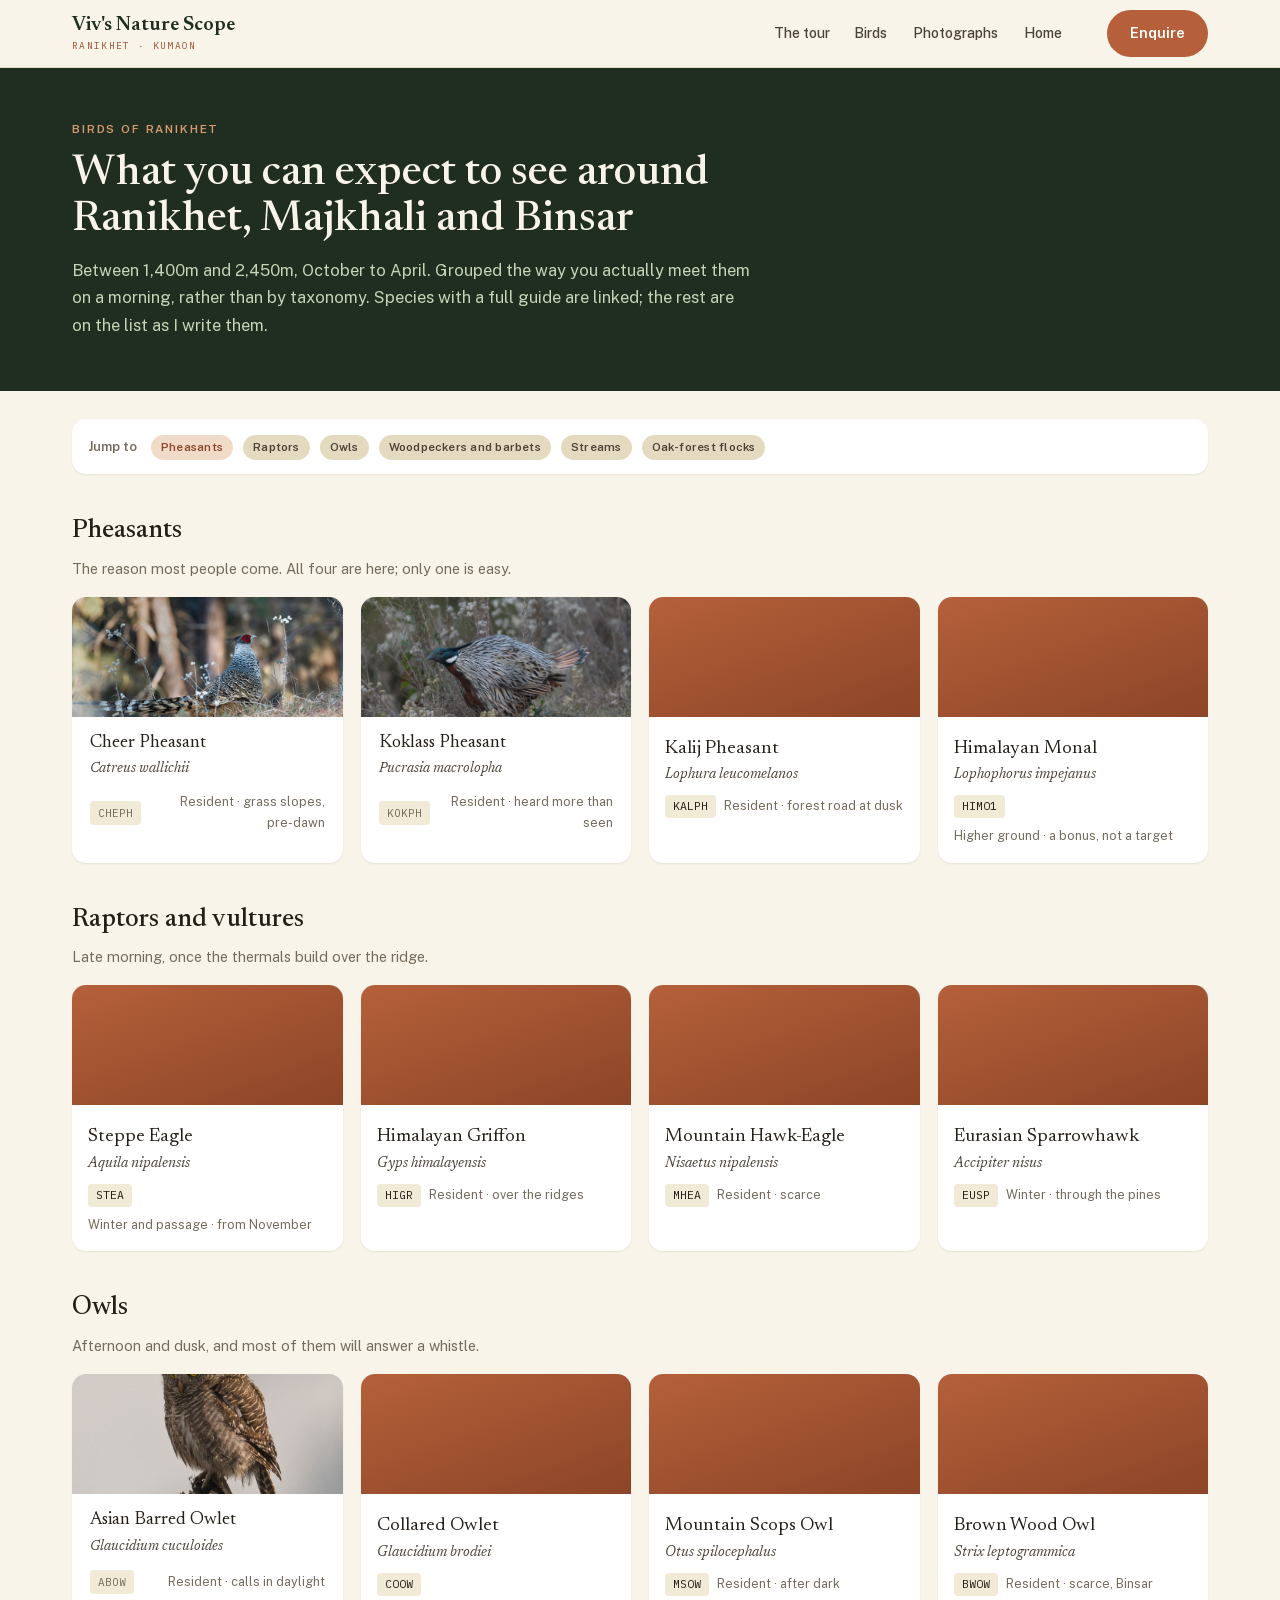
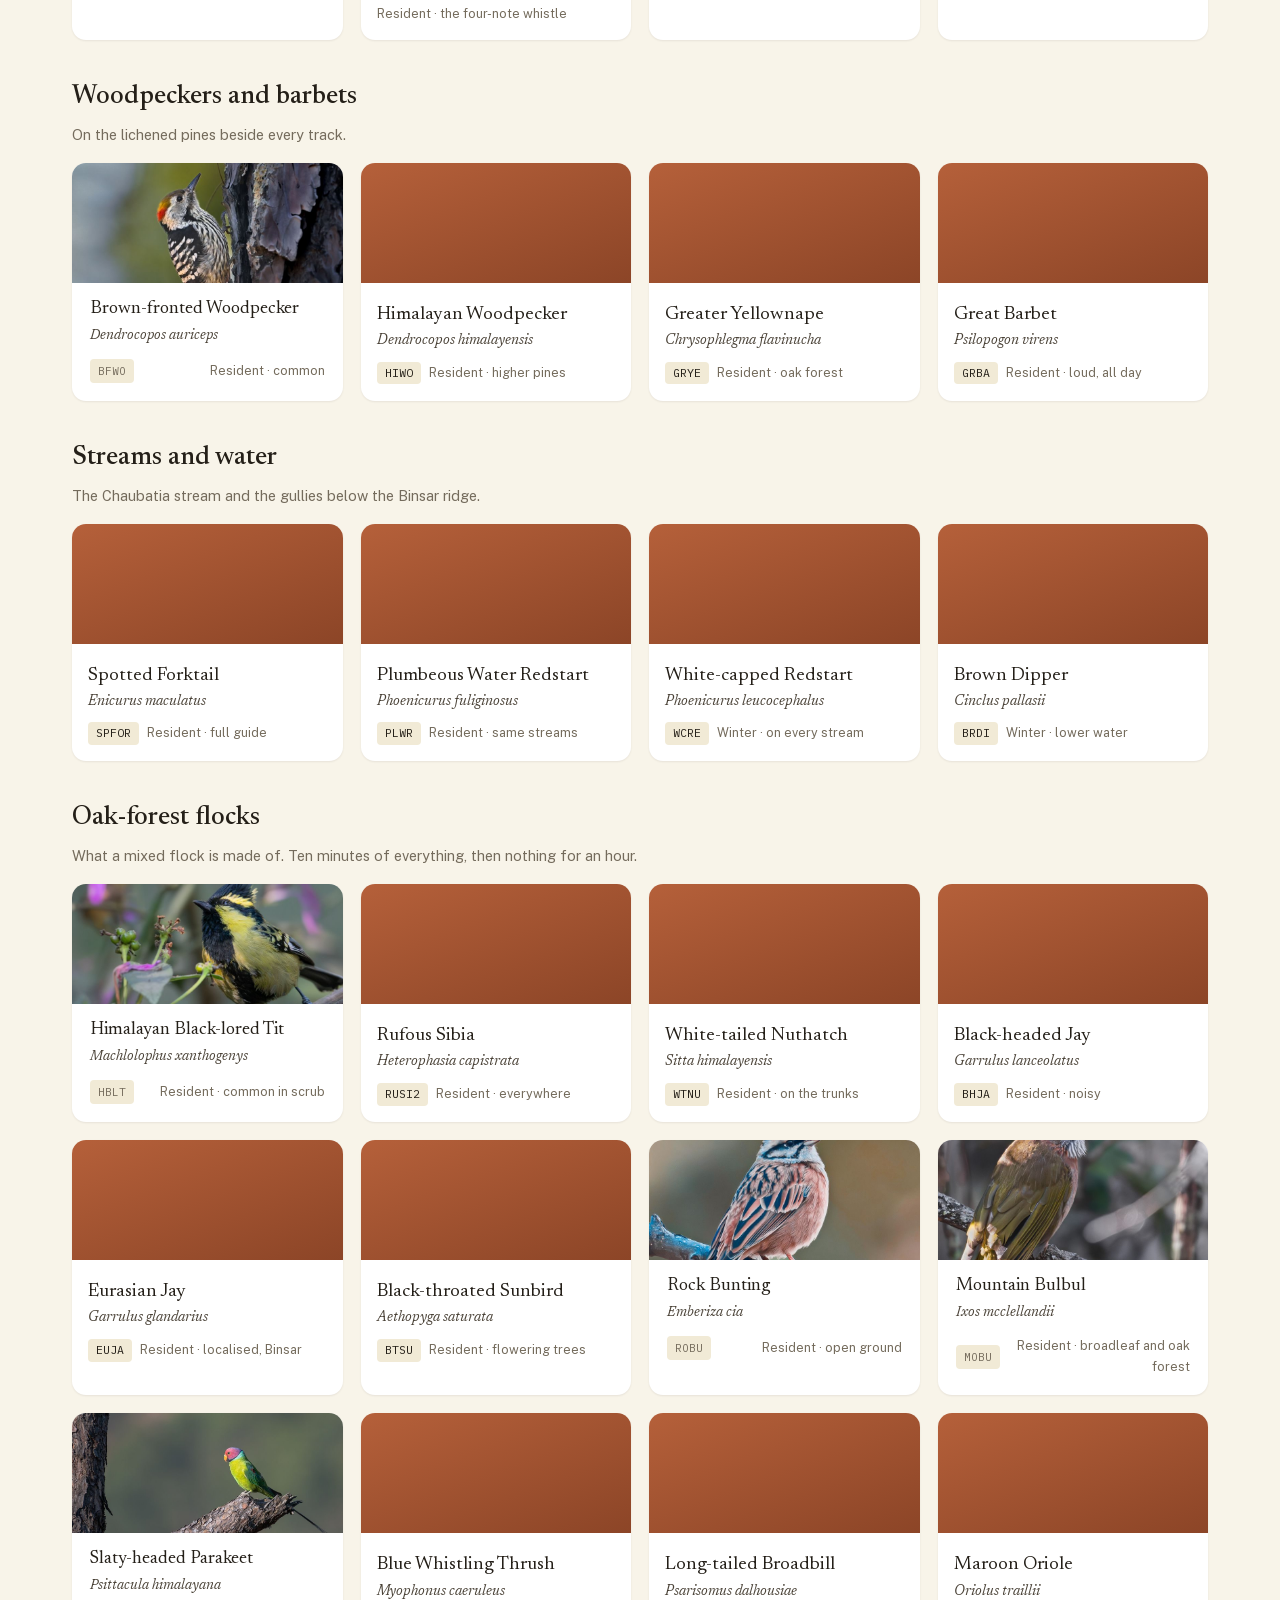
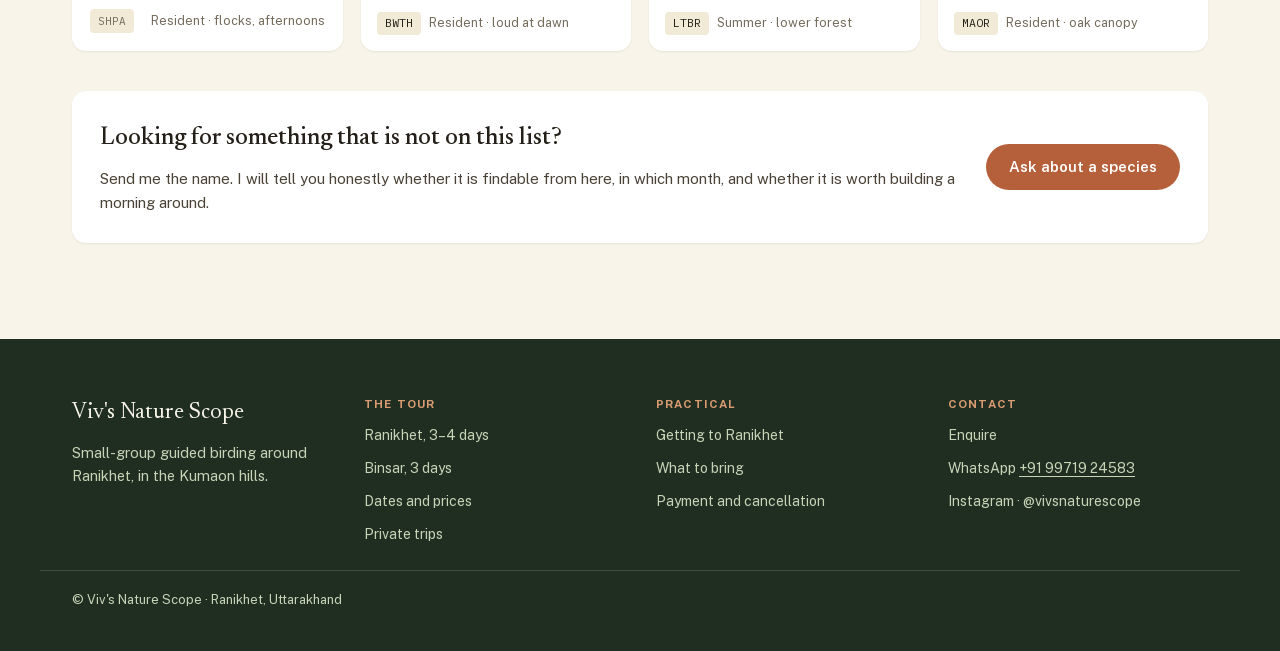
==== birds/index.html @ ce38df68 "Rebuild site as static multi-page HTML for GitHub Pages Replace the Claude Design export (index.html" ====
<!DOCTYPE html>
<html lang="en">
<head>
<meta charset="utf-8">
<meta name="viewport" content="width=device-width, initial-scale=1">
<title>Birds of Ranikhet and Binsar | Viv&#x27;s Nature Scope</title>
<meta name="description" content="The birds you can expect around Ranikhet, Majkhali and Binsar, grouped the way you meet them: pheasants, raptors, owls, woodpeckers, stream birds and oak-forest flocks.">
<link rel="canonical" href="https://ranikhetbirdwatching.com/birds/">
<meta property="og:type" content="website">
<meta property="og:site_name" content="Viv's Nature Scope">
<meta property="og:title" content="Birds of Ranikhet and Binsar | Viv&#x27;s Nature Scope">
<meta property="og:description" content="The birds you can expect around Ranikhet, Majkhali and Binsar, grouped the way you meet them: pheasants, raptors, owls, woodpeckers, stream birds and oak-forest flocks.">
<meta property="og:url" content="https://ranikhetbirdwatching.com/birds/">
<meta property="og:image" content="https://ranikhetbirdwatching.com/img/kumaon-ridges-sunset.jpg">
<meta name="twitter:card" content="summary_large_image">
<meta name="theme-color" content="#1F2E20">
<link rel="icon" href="../favicon.svg" type="image/svg+xml">
<link rel="stylesheet" href="../assets/css/site.css">
<script type="application/ld+json">{"@context": "https://schema.org", "@type": "BreadcrumbList", "itemListElement": [{"@type": "ListItem", "position": 1, "name": "Home", "item": "https://ranikhetbirdwatching.com/"}, {"@type": "ListItem", "position": 2, "name": "Birds", "item": "https://ranikhetbirdwatching.com/birds/"}]}</script>
</head>
<body>
<div><div style="min-height: 100vh; background: var(--surface-page); color: var(--text-primary);"><div style="position: sticky; top: 0px; z-index: 40; background: rgba(248, 244, 233, 0.94); backdrop-filter: blur(8px); border-bottom: 1px solid var(--border-subtle);">
<div style="max-width: 1200px; margin: 0px auto; padding: 10px clamp(16px, 4vw, 32px); display: flex; align-items: center; gap: 6px clamp(10px, 2vw, 24px); flex-wrap: wrap;">
<a href="../" style="color: var(--forest-900); flex: 0 1 auto; min-width: 0px; margin-right: auto;">
<div style="font-family: var(--font-display); font-size: clamp(17px, 2vw, 20px); font-weight: 600; line-height: 1.15;">Viv's Nature Scope</div>
<div style="font-family: var(--font-mono); font-size: 9.5px; letter-spacing: 0.14em; text-transform: uppercase; color: var(--rust-600); margin-top: 1px;">Ranikhet · Kumaon</div>
</a>
<div style="flex: 1 1 0px; min-width: 0px; display: flex; align-items: center; justify-content: flex-end; gap: clamp(2px, 1vw, 10px); flex-wrap: nowrap; overflow-x: auto; margin: 0px clamp(4px, 1vw, 14px) 0px 0px;">
<a href="../tours/ranikhet/" style="font-size: 14px; font-weight: 500; color: var(--text-secondary); padding: 11px 6px; white-space: nowrap;">The tour</a>
<a href="../birds/" style="font-size: 14px; font-weight: 500; color: var(--text-secondary); padding: 11px 8px; white-space: nowrap;">Birds</a>
<a href="../photographs/" style="font-size: 14px; font-weight: 500; color: var(--text-secondary); padding: 11px 8px; white-space: nowrap;">Photographs</a>
<a href="../" style="font-size: 14px; font-weight: 500; color: var(--text-secondary); padding: 11px 8px; white-space: nowrap;">Home</a>
</div>
<div style="display: contents;"><a class="btn" href="../enquire/" style="background: var(--accent-cta); color: rgb(255, 255, 255); border: 1px solid transparent; padding: 10px 22px; font-size: 15px; font-family: var(--font-body); font-weight: 600; border-radius: var(--radius-pill); cursor: pointer; opacity: 1; display: inline-flex; align-items: center; gap: 8px; text-decoration: none; transition: background var(--duration-base) var(--ease-standard), color var(--duration-base) var(--ease-standard);">Enquire</a></div>
</div></div><div><div style="background: var(--forest-900); color: var(--text-on-inverse);">
<div style="max-width: 1200px; margin: 0px auto; padding: clamp(36px, 5vw, 52px) clamp(20px, 4vw, 32px);">
<div style="font-size: 11.5px; font-weight: 600; letter-spacing: 0.16em; text-transform: uppercase; color: var(--rust-300); margin-bottom: 12px;">Birds of Ranikhet</div>
<h1 style="font-family: var(--font-display); font-size: clamp(28px, 4vw, 42px); line-height: 1.1; max-width: 780px; margin-bottom: 14px; color: rgb(248, 244, 233);">What you can expect to see around Ranikhet, Majkhali and Binsar</h1>
<p style="font-size: 16.5px; line-height: 1.65; color: var(--text-on-inverse-muted); max-width: 680px;">Between 1,400m and 2,450m, October to April. Grouped the way you actually meet them on a morning, rather than by taxonomy. Species with a full guide are linked; the rest are on the list as I write them.</p>
</div></div><div style="max-width: 1200px; margin: 0px auto; padding: clamp(20px, 3vw, 28px) clamp(20px, 4vw, 32px) clamp(56px, 8vw, 96px);">
<div style="display: flex; gap: 10px; flex-wrap: wrap; align-items: center; padding: 14px 16px; background: var(--surface-card); border-radius: var(--radius-lg); box-shadow: var(--shadow-sm);">
<span style="font-size: 13px; font-weight: 600; color: var(--text-muted); margin-right: 4px;">Jump to</span>
<a href="#g-pheasants" style="text-decoration: none;"><div style="display: contents;"><span style="background: var(--rust-100); color: var(--rust-700); display: inline-flex; align-items: center; font-family: var(--font-body); font-weight: 600; font-size: 11.5px; padding: 3px 10px; border-radius: var(--radius-pill); letter-spacing: 0.02em;">Pheasants</span></div></a>
<a href="#g-raptors" style="text-decoration: none;"><div style="display: contents;"><span style="background: var(--parchment-200); color: var(--ink-700); display: inline-flex; align-items: center; font-family: var(--font-body); font-weight: 600; font-size: 11.5px; padding: 3px 10px; border-radius: var(--radius-pill); letter-spacing: 0.02em;">Raptors</span></div></a>
<a href="#g-owls" style="text-decoration: none;"><div style="display: contents;"><span style="background: var(--parchment-200); color: var(--ink-700); display: inline-flex; align-items: center; font-family: var(--font-body); font-weight: 600; font-size: 11.5px; padding: 3px 10px; border-radius: var(--radius-pill); letter-spacing: 0.02em;">Owls</span></div></a>
<a href="#g-woodpeckers" style="text-decoration: none;"><div style="display: contents;"><span style="background: var(--parchment-200); color: var(--ink-700); display: inline-flex; align-items: center; font-family: var(--font-body); font-weight: 600; font-size: 11.5px; padding: 3px 10px; border-radius: var(--radius-pill); letter-spacing: 0.02em;">Woodpeckers and barbets</span></div></a>
<a href="#g-streams" style="text-decoration: none;"><div style="display: contents;"><span style="background: var(--parchment-200); color: var(--ink-700); display: inline-flex; align-items: center; font-family: var(--font-body); font-weight: 600; font-size: 11.5px; padding: 3px 10px; border-radius: var(--radius-pill); letter-spacing: 0.02em;">Streams</span></div></a>
<a href="#g-flocks" style="text-decoration: none;"><div style="display: contents;"><span style="background: var(--parchment-200); color: var(--ink-700); display: inline-flex; align-items: center; font-family: var(--font-body); font-weight: 600; font-size: 11.5px; padding: 3px 10px; border-radius: var(--radius-pill); letter-spacing: 0.02em;">Oak-forest flocks</span></div></a>
</div>
<h2 id="g-pheasants" style="font-family: var(--font-display); font-size: clamp(21px, 2.5vw, 26px); margin: 36px 0px 4px; scroll-margin-top: 90px;">Pheasants</h2>
<p style="font-size: 14.5px; color: var(--text-muted); margin-bottom: 16px;">The reason most people come. All four are here; only one is easy.</p>
<div style="display: grid; grid-template-columns: repeat(auto-fit, minmax(230px, 1fr)); gap: 18px;">
<div style="display: flex; flex-direction: column; background: var(--surface-card); border-radius: var(--radius-lg); box-shadow: var(--shadow-sm); overflow: hidden; height: 100%;">
<div style="height: 120px;"><img alt="Cheer Pheasant" decoding="async" height="1007" loading="lazy" src="../img/cheer-pheasant.jpg" style="width: 100%; height: 100%; object-fit: cover; display: block;" width="1400"/></div>
<a href="cheer-pheasant/" style="color:inherit;text-decoration:none;display:block;"><div style="padding: 16px 18px 18px; display: flex; flex-direction: column; gap: 4px; flex: 1 1 0%;">
<div style="font-family: var(--font-display); font-size: 18px; line-height: 1.2;">Cheer Pheasant</div>
<div style="font-family: var(--font-display); font-style: italic; font-size: 13.5px; color: var(--text-secondary);">Catreus wallichii</div>
<div style="display: flex; justify-content: space-between; align-items: center; gap: 10px; margin-top: 8px;">
<span style="font-family: var(--font-mono); font-size: 11px; background: var(--surface-card-alt); padding: 3px 8px; border-radius: var(--radius-sm); color: var(--text-muted);">CHEPH</span>
<span style="font-size: 12.5px; color: var(--text-muted); text-align: right;">Resident · grass slopes, pre-dawn</span>
</div>
</div></a>
</div>
<div style="display: flex; flex-direction: column; background: var(--surface-card); border-radius: var(--radius-lg); box-shadow: var(--shadow-sm); overflow: hidden; height: 100%;">
<div style="height: 120px;"><img alt="Koklass Pheasant" decoding="async" height="799" loading="lazy" src="../img/koklass-pheasant.jpg" style="width: 100%; height: 100%; object-fit: cover; display: block;" width="1200"/></div>
<div style="padding: 16px 18px 18px; display: flex; flex-direction: column; gap: 4px; flex: 1 1 0%;">
<div style="font-family: var(--font-display); font-size: 18px; line-height: 1.2;">Koklass Pheasant</div>
<div style="font-family: var(--font-display); font-style: italic; font-size: 13.5px; color: var(--text-secondary);">Pucrasia macrolopha</div>
<div style="display: flex; justify-content: space-between; align-items: center; gap: 10px; margin-top: 8px;">
<span style="font-family: var(--font-mono); font-size: 11px; background: var(--surface-card-alt); padding: 3px 8px; border-radius: var(--radius-sm); color: var(--text-muted);">KOKPH</span>
<span style="font-size: 12.5px; color: var(--text-muted); text-align: right;">Resident · heard more than seen</span>
</div>
</div>
</div>
<div style="display: contents;"><div style="background: var(--surface-card); border-radius: var(--radius-lg); box-shadow: var(--shadow-sm); overflow: hidden; font-family: var(--font-body);"><div style="height: 120px; background: linear-gradient(160deg,var(--rust-500),var(--rust-700));"></div><div style="padding: 16px;"><div style="font-family: var(--font-display); font-size: 19px; font-style: normal; color: var(--text-primary);">Kalij Pheasant</div><div style="font-family: var(--font-display); font-size: 14px; font-style: italic; color: var(--text-secondary); margin-bottom: 8px;">Lophura leucomelanos</div><div style="display: flex; gap: 8px; align-items: center; flex-wrap: wrap;"><span style="font-family: var(--font-mono); font-size: 11.5px; background: var(--surface-card-alt); padding: 2px 8px; border-radius: var(--radius-sm);">KALPH</span><span style="font-size: 12.5px; color: var(--text-muted);">Resident · forest road at dusk</span></div></div></div></div>
<div style="display: contents;"><div style="background: var(--surface-card); border-radius: var(--radius-lg); box-shadow: var(--shadow-sm); overflow: hidden; font-family: var(--font-body);"><div style="height: 120px; background: linear-gradient(160deg,var(--rust-500),var(--rust-700));"></div><div style="padding: 16px;"><div style="font-family: var(--font-display); font-size: 19px; font-style: normal; color: var(--text-primary);">Himalayan Monal</div><div style="font-family: var(--font-display); font-size: 14px; font-style: italic; color: var(--text-secondary); margin-bottom: 8px;">Lophophorus impejanus</div><div style="display: flex; gap: 8px; align-items: center; flex-wrap: wrap;"><span style="font-family: var(--font-mono); font-size: 11.5px; background: var(--surface-card-alt); padding: 2px 8px; border-radius: var(--radius-sm);">HIMO1</span><span style="font-size: 12.5px; color: var(--text-muted);">Higher ground · a bonus, not a target</span></div></div></div></div>
</div>
<h2 id="g-raptors" style="font-family: var(--font-display); font-size: clamp(21px, 2.5vw, 26px); margin: 36px 0px 4px; scroll-margin-top: 90px;">Raptors and vultures</h2>
<p style="font-size: 14.5px; color: var(--text-muted); margin-bottom: 16px;">Late morning, once the thermals build over the ridge.</p>
<div style="display: grid; grid-template-columns: repeat(auto-fit, minmax(230px, 1fr)); gap: 18px;">
<div style="display: contents;"><div style="background: var(--surface-card); border-radius: var(--radius-lg); box-shadow: var(--shadow-sm); overflow: hidden; font-family: var(--font-body);"><div style="height: 120px; background: linear-gradient(160deg,var(--rust-500),var(--rust-700));"></div><div style="padding: 16px;"><div style="font-family: var(--font-display); font-size: 19px; font-style: normal; color: var(--text-primary);">Steppe Eagle</div><div style="font-family: var(--font-display); font-size: 14px; font-style: italic; color: var(--text-secondary); margin-bottom: 8px;">Aquila nipalensis</div><div style="display: flex; gap: 8px; align-items: center; flex-wrap: wrap;"><span style="font-family: var(--font-mono); font-size: 11.5px; background: var(--surface-card-alt); padding: 2px 8px; border-radius: var(--radius-sm);">STEA</span><span style="font-size: 12.5px; color: var(--text-muted);">Winter and passage · from November</span></div></div></div></div>
<div style="display: contents;"><div style="background: var(--surface-card); border-radius: var(--radius-lg); box-shadow: var(--shadow-sm); overflow: hidden; font-family: var(--font-body);"><div style="height: 120px; background: linear-gradient(160deg,var(--rust-500),var(--rust-700));"></div><div style="padding: 16px;"><div style="font-family: var(--font-display); font-size: 19px; font-style: normal; color: var(--text-primary);">Himalayan Griffon</div><div style="font-family: var(--font-display); font-size: 14px; font-style: italic; color: var(--text-secondary); margin-bottom: 8px;">Gyps himalayensis</div><div style="display: flex; gap: 8px; align-items: center; flex-wrap: wrap;"><span style="font-family: var(--font-mono); font-size: 11.5px; background: var(--surface-card-alt); padding: 2px 8px; border-radius: var(--radius-sm);">HIGR</span><span style="font-size: 12.5px; color: var(--text-muted);">Resident · over the ridges</span></div></div></div></div>
<div style="display: contents;"><div style="background: var(--surface-card); border-radius: var(--radius-lg); box-shadow: var(--shadow-sm); overflow: hidden; font-family: var(--font-body);"><div style="height: 120px; background: linear-gradient(160deg,var(--rust-500),var(--rust-700));"></div><div style="padding: 16px;"><div style="font-family: var(--font-display); font-size: 19px; font-style: normal; color: var(--text-primary);">Mountain Hawk-Eagle</div><div style="font-family: var(--font-display); font-size: 14px; font-style: italic; color: var(--text-secondary); margin-bottom: 8px;">Nisaetus nipalensis</div><div style="display: flex; gap: 8px; align-items: center; flex-wrap: wrap;"><span style="font-family: var(--font-mono); font-size: 11.5px; background: var(--surface-card-alt); padding: 2px 8px; border-radius: var(--radius-sm);">MHEA</span><span style="font-size: 12.5px; color: var(--text-muted);">Resident · scarce</span></div></div></div></div>
<div style="display: contents;"><div style="background: var(--surface-card); border-radius: var(--radius-lg); box-shadow: var(--shadow-sm); overflow: hidden; font-family: var(--font-body);"><div style="height: 120px; background: linear-gradient(160deg,var(--rust-500),var(--rust-700));"></div><div style="padding: 16px;"><div style="font-family: var(--font-display); font-size: 19px; font-style: normal; color: var(--text-primary);">Eurasian Sparrowhawk</div><div style="font-family: var(--font-display); font-size: 14px; font-style: italic; color: var(--text-secondary); margin-bottom: 8px;">Accipiter nisus</div><div style="display: flex; gap: 8px; align-items: center; flex-wrap: wrap;"><span style="font-family: var(--font-mono); font-size: 11.5px; background: var(--surface-card-alt); padding: 2px 8px; border-radius: var(--radius-sm);">EUSP</span><span style="font-size: 12.5px; color: var(--text-muted);">Winter · through the pines</span></div></div></div></div>
</div>
<h2 id="g-owls" style="font-family: var(--font-display); font-size: clamp(21px, 2.5vw, 26px); margin: 36px 0px 4px; scroll-margin-top: 90px;">Owls</h2>
<p style="font-size: 14.5px; color: var(--text-muted); margin-bottom: 16px;">Afternoon and dusk, and most of them will answer a whistle.</p>
<div style="display: grid; grid-template-columns: repeat(auto-fit, minmax(230px, 1fr)); gap: 18px;">
<div style="display: flex; flex-direction: column; background: var(--surface-card); border-radius: var(--radius-lg); box-shadow: var(--shadow-sm); overflow: hidden; height: 100%;">
<div style="height: 120px;"><img alt="Asian Barred Owlet" decoding="async" height="1489" loading="lazy" src="../img/asian-barred-owlet.jpg" style="width: 100%; height: 100%; object-fit: cover; display: block;" width="800"/></div>
<div style="padding: 16px 18px 18px; display: flex; flex-direction: column; gap: 4px; flex: 1 1 0%;">
<div style="font-family: var(--font-display); font-size: 18px; line-height: 1.2;">Asian Barred Owlet</div>
<div style="font-family: var(--font-display); font-style: italic; font-size: 13.5px; color: var(--text-secondary);">Glaucidium cuculoides</div>
<div style="display: flex; justify-content: space-between; align-items: center; gap: 10px; margin-top: 8px;">
<span style="font-family: var(--font-mono); font-size: 11px; background: var(--surface-card-alt); padding: 3px 8px; border-radius: var(--radius-sm); color: var(--text-muted);">ABOW</span>
<span style="font-size: 12.5px; color: var(--text-muted); text-align: right;">Resident · calls in daylight</span>
</div>
</div>
</div>
<div style="display: contents;"><div style="background: var(--surface-card); border-radius: var(--radius-lg); box-shadow: var(--shadow-sm); overflow: hidden; font-family: var(--font-body);"><div style="height: 120px; background: linear-gradient(160deg,var(--rust-500),var(--rust-700));"></div><div style="padding: 16px;"><div style="font-family: var(--font-display); font-size: 19px; font-style: normal; color: var(--text-primary);">Collared Owlet</div><div style="font-family: var(--font-display); font-size: 14px; font-style: italic; color: var(--text-secondary); margin-bottom: 8px;">Glaucidium brodiei</div><div style="display: flex; gap: 8px; align-items: center; flex-wrap: wrap;"><span style="font-family: var(--font-mono); font-size: 11.5px; background: var(--surface-card-alt); padding: 2px 8px; border-radius: var(--radius-sm);">COOW</span><span style="font-size: 12.5px; color: var(--text-muted);">Resident · the four-note whistle</span></div></div></div></div>
<div style="display: contents;"><div style="background: var(--surface-card); border-radius: var(--radius-lg); box-shadow: var(--shadow-sm); overflow: hidden; font-family: var(--font-body);"><div style="height: 120px; background: linear-gradient(160deg,var(--rust-500),var(--rust-700));"></div><div style="padding: 16px;"><div style="font-family: var(--font-display); font-size: 19px; font-style: normal; color: var(--text-primary);">Mountain Scops Owl</div><div style="font-family: var(--font-display); font-size: 14px; font-style: italic; color: var(--text-secondary); margin-bottom: 8px;">Otus spilocephalus</div><div style="display: flex; gap: 8px; align-items: center; flex-wrap: wrap;"><span style="font-family: var(--font-mono); font-size: 11.5px; background: var(--surface-card-alt); padding: 2px 8px; border-radius: var(--radius-sm);">MSOW</span><span style="font-size: 12.5px; color: var(--text-muted);">Resident · after dark</span></div></div></div></div>
<div style="display: contents;"><div style="background: var(--surface-card); border-radius: var(--radius-lg); box-shadow: var(--shadow-sm); overflow: hidden; font-family: var(--font-body);"><div style="height: 120px; background: linear-gradient(160deg,var(--rust-500),var(--rust-700));"></div><div style="padding: 16px;"><div style="font-family: var(--font-display); font-size: 19px; font-style: normal; color: var(--text-primary);">Brown Wood Owl</div><div style="font-family: var(--font-display); font-size: 14px; font-style: italic; color: var(--text-secondary); margin-bottom: 8px;">Strix leptogrammica</div><div style="display: flex; gap: 8px; align-items: center; flex-wrap: wrap;"><span style="font-family: var(--font-mono); font-size: 11.5px; background: var(--surface-card-alt); padding: 2px 8px; border-radius: var(--radius-sm);">BWOW</span><span style="font-size: 12.5px; color: var(--text-muted);">Resident · scarce, Binsar</span></div></div></div></div>
</div>
<h2 id="g-woodpeckers" style="font-family: var(--font-display); font-size: clamp(21px, 2.5vw, 26px); margin: 36px 0px 4px; scroll-margin-top: 90px;">Woodpeckers and barbets</h2>
<p style="font-size: 14.5px; color: var(--text-muted); margin-bottom: 16px;">On the lichened pines beside every track.</p>
<div style="display: grid; grid-template-columns: repeat(auto-fit, minmax(230px, 1fr)); gap: 18px;">
<div style="display: flex; flex-direction: column; background: var(--surface-card); border-radius: var(--radius-lg); box-shadow: var(--shadow-sm); overflow: hidden; height: 100%;">
<div style="height: 120px;"><img alt="Brown-fronted Woodpecker" decoding="async" height="832" loading="lazy" src="../img/brown-fronted-woodpecker.jpg" style="width: 100%; height: 100%; object-fit: cover; display: block;" width="800"/></div>
<div style="padding: 16px 18px 18px; display: flex; flex-direction: column; gap: 4px; flex: 1 1 0%;">
<div style="font-family: var(--font-display); font-size: 18px; line-height: 1.2;">Brown-fronted Woodpecker</div>
<div style="font-family: var(--font-display); font-style: italic; font-size: 13.5px; color: var(--text-secondary);">Dendrocopos auriceps</div>
<div style="display: flex; justify-content: space-between; align-items: center; gap: 10px; margin-top: 8px;">
<span style="font-family: var(--font-mono); font-size: 11px; background: var(--surface-card-alt); padding: 3px 8px; border-radius: var(--radius-sm); color: var(--text-muted);">BFWO</span>
<span style="font-size: 12.5px; color: var(--text-muted); text-align: right;">Resident · common</span>
</div>
</div>
</div>
<div style="display: contents;"><div style="background: var(--surface-card); border-radius: var(--radius-lg); box-shadow: var(--shadow-sm); overflow: hidden; font-family: var(--font-body);"><div style="height: 120px; background: linear-gradient(160deg,var(--rust-500),var(--rust-700));"></div><div style="padding: 16px;"><div style="font-family: var(--font-display); font-size: 19px; font-style: normal; color: var(--text-primary);">Himalayan Woodpecker</div><div style="font-family: var(--font-display); font-size: 14px; font-style: italic; color: var(--text-secondary); margin-bottom: 8px;">Dendrocopos himalayensis</div><div style="display: flex; gap: 8px; align-items: center; flex-wrap: wrap;"><span style="font-family: var(--font-mono); font-size: 11.5px; background: var(--surface-card-alt); padding: 2px 8px; border-radius: var(--radius-sm);">HIWO</span><span style="font-size: 12.5px; color: var(--text-muted);">Resident · higher pines</span></div></div></div></div>
<div style="display: contents;"><div style="background: var(--surface-card); border-radius: var(--radius-lg); box-shadow: var(--shadow-sm); overflow: hidden; font-family: var(--font-body);"><div style="height: 120px; background: linear-gradient(160deg,var(--rust-500),var(--rust-700));"></div><div style="padding: 16px;"><div style="font-family: var(--font-display); font-size: 19px; font-style: normal; color: var(--text-primary);">Greater Yellownape</div><div style="font-family: var(--font-display); font-size: 14px; font-style: italic; color: var(--text-secondary); margin-bottom: 8px;">Chrysophlegma flavinucha</div><div style="display: flex; gap: 8px; align-items: center; flex-wrap: wrap;"><span style="font-family: var(--font-mono); font-size: 11.5px; background: var(--surface-card-alt); padding: 2px 8px; border-radius: var(--radius-sm);">GRYE</span><span style="font-size: 12.5px; color: var(--text-muted);">Resident · oak forest</span></div></div></div></div>
<div style="display: contents;"><div style="background: var(--surface-card); border-radius: var(--radius-lg); box-shadow: var(--shadow-sm); overflow: hidden; font-family: var(--font-body);"><div style="height: 120px; background: linear-gradient(160deg,var(--rust-500),var(--rust-700));"></div><div style="padding: 16px;"><div style="font-family: var(--font-display); font-size: 19px; font-style: normal; color: var(--text-primary);">Great Barbet</div><div style="font-family: var(--font-display); font-size: 14px; font-style: italic; color: var(--text-secondary); margin-bottom: 8px;">Psilopogon virens</div><div style="display: flex; gap: 8px; align-items: center; flex-wrap: wrap;"><span style="font-family: var(--font-mono); font-size: 11.5px; background: var(--surface-card-alt); padding: 2px 8px; border-radius: var(--radius-sm);">GRBA</span><span style="font-size: 12.5px; color: var(--text-muted);">Resident · loud, all day</span></div></div></div></div>
</div>
<h2 id="g-streams" style="font-family: var(--font-display); font-size: clamp(21px, 2.5vw, 26px); margin: 36px 0px 4px; scroll-margin-top: 90px;">Streams and water</h2>
<p style="font-size: 14.5px; color: var(--text-muted); margin-bottom: 16px;">The Chaubatia stream and the gullies below the Binsar ridge.</p>
<div style="display: grid; grid-template-columns: repeat(auto-fit, minmax(230px, 1fr)); gap: 18px;">
<a href="../birds/spotted-forktail/" style="display: block; color: inherit;"><div style="display: contents;"><div style="background: var(--surface-card); border-radius: var(--radius-lg); box-shadow: var(--shadow-sm); overflow: hidden; font-family: var(--font-body);"><div style="height: 120px; background: linear-gradient(160deg,var(--rust-500),var(--rust-700));"></div><div style="padding: 16px;"><div style="font-family: var(--font-display); font-size: 19px; font-style: normal; color: var(--text-primary);">Spotted Forktail</div><div style="font-family: var(--font-display); font-size: 14px; font-style: italic; color: var(--text-secondary); margin-bottom: 8px;">Enicurus maculatus</div><div style="display: flex; gap: 8px; align-items: center; flex-wrap: wrap;"><span style="font-family: var(--font-mono); font-size: 11.5px; background: var(--surface-card-alt); padding: 2px 8px; border-radius: var(--radius-sm);">SPFOR</span><span style="font-size: 12.5px; color: var(--text-muted);">Resident · full guide</span></div></div></div></div></a>
<div style="display: contents;"><div style="background: var(--surface-card); border-radius: var(--radius-lg); box-shadow: var(--shadow-sm); overflow: hidden; font-family: var(--font-body);"><div style="height: 120px; background: linear-gradient(160deg,var(--rust-500),var(--rust-700));"></div><div style="padding: 16px;"><div style="font-family: var(--font-display); font-size: 19px; font-style: normal; color: var(--text-primary);">Plumbeous Water Redstart</div><div style="font-family: var(--font-display); font-size: 14px; font-style: italic; color: var(--text-secondary); margin-bottom: 8px;">Phoenicurus fuliginosus</div><div style="display: flex; gap: 8px; align-items: center; flex-wrap: wrap;"><span style="font-family: var(--font-mono); font-size: 11.5px; background: var(--surface-card-alt); padding: 2px 8px; border-radius: var(--radius-sm);">PLWR</span><span style="font-size: 12.5px; color: var(--text-muted);">Resident · same streams</span></div></div></div></div>
<div style="display: contents;"><div style="background: var(--surface-card); border-radius: var(--radius-lg); box-shadow: var(--shadow-sm); overflow: hidden; font-family: var(--font-body);"><div style="height: 120px; background: linear-gradient(160deg,var(--rust-500),var(--rust-700));"></div><div style="padding: 16px;"><div style="font-family: var(--font-display); font-size: 19px; font-style: normal; color: var(--text-primary);">White-capped Redstart</div><div style="font-family: var(--font-display); font-size: 14px; font-style: italic; color: var(--text-secondary); margin-bottom: 8px;">Phoenicurus leucocephalus</div><div style="display: flex; gap: 8px; align-items: center; flex-wrap: wrap;"><span style="font-family: var(--font-mono); font-size: 11.5px; background: var(--surface-card-alt); padding: 2px 8px; border-radius: var(--radius-sm);">WCRE</span><span style="font-size: 12.5px; color: var(--text-muted);">Winter · on every stream</span></div></div></div></div>
<div style="display: contents;"><div style="background: var(--surface-card); border-radius: var(--radius-lg); box-shadow: var(--shadow-sm); overflow: hidden; font-family: var(--font-body);"><div style="height: 120px; background: linear-gradient(160deg,var(--rust-500),var(--rust-700));"></div><div style="padding: 16px;"><div style="font-family: var(--font-display); font-size: 19px; font-style: normal; color: var(--text-primary);">Brown Dipper</div><div style="font-family: var(--font-display); font-size: 14px; font-style: italic; color: var(--text-secondary); margin-bottom: 8px;">Cinclus pallasii</div><div style="display: flex; gap: 8px; align-items: center; flex-wrap: wrap;"><span style="font-family: var(--font-mono); font-size: 11.5px; background: var(--surface-card-alt); padding: 2px 8px; border-radius: var(--radius-sm);">BRDI</span><span style="font-size: 12.5px; color: var(--text-muted);">Winter · lower water</span></div></div></div></div>
</div>
<h2 id="g-flocks" style="font-family: var(--font-display); font-size: clamp(21px, 2.5vw, 26px); margin: 36px 0px 4px; scroll-margin-top: 90px;">Oak-forest flocks</h2>
<p style="font-size: 14.5px; color: var(--text-muted); margin-bottom: 16px;">What a mixed flock is made of. Ten minutes of everything, then nothing for an hour.</p>
<div style="display: grid; grid-template-columns: repeat(auto-fit, minmax(230px, 1fr)); gap: 18px;">
<div style="display: flex; flex-direction: column; background: var(--surface-card); border-radius: var(--radius-lg); box-shadow: var(--shadow-sm); overflow: hidden; height: 100%;">
<div style="height: 120px;"><img alt="Himalayan Black-lored Tit" decoding="async" height="1007" loading="lazy" src="../img/himalayan-black-lored-tit.jpg" style="width: 100%; height: 100%; object-fit: cover; display: block;" width="800"/></div>
<div style="padding: 16px 18px 18px; display: flex; flex-direction: column; gap: 4px; flex: 1 1 0%;">
<div style="font-family: var(--font-display); font-size: 18px; line-height: 1.2;">Himalayan Black-lored Tit</div>
<div style="font-family: var(--font-display); font-style: italic; font-size: 13.5px; color: var(--text-secondary);">Machlolophus xanthogenys</div>
<div style="display: flex; justify-content: space-between; align-items: center; gap: 10px; margin-top: 8px;">
<span style="font-family: var(--font-mono); font-size: 11px; background: var(--surface-card-alt); padding: 3px 8px; border-radius: var(--radius-sm); color: var(--text-muted);">HBLT</span>
<span style="font-size: 12.5px; color: var(--text-muted); text-align: right;">Resident · common in scrub</span>
</div>
</div>
</div>
<div style="display: contents;"><div style="background: var(--surface-card); border-radius: var(--radius-lg); box-shadow: var(--shadow-sm); overflow: hidden; font-family: var(--font-body);"><div style="height: 120px; background: linear-gradient(160deg,var(--rust-500),var(--rust-700));"></div><div style="padding: 16px;"><div style="font-family: var(--font-display); font-size: 19px; font-style: normal; color: var(--text-primary);">Rufous Sibia</div><div style="font-family: var(--font-display); font-size: 14px; font-style: italic; color: var(--text-secondary); margin-bottom: 8px;">Heterophasia capistrata</div><div style="display: flex; gap: 8px; align-items: center; flex-wrap: wrap;"><span style="font-family: var(--font-mono); font-size: 11.5px; background: var(--surface-card-alt); padding: 2px 8px; border-radius: var(--radius-sm);">RUSI2</span><span style="font-size: 12.5px; color: var(--text-muted);">Resident · everywhere</span></div></div></div></div>
<div style="display: contents;"><div style="background: var(--surface-card); border-radius: var(--radius-lg); box-shadow: var(--shadow-sm); overflow: hidden; font-family: var(--font-body);"><div style="height: 120px; background: linear-gradient(160deg,var(--rust-500),var(--rust-700));"></div><div style="padding: 16px;"><div style="font-family: var(--font-display); font-size: 19px; font-style: normal; color: var(--text-primary);">White-tailed Nuthatch</div><div style="font-family: var(--font-display); font-size: 14px; font-style: italic; color: var(--text-secondary); margin-bottom: 8px;">Sitta himalayensis</div><div style="display: flex; gap: 8px; align-items: center; flex-wrap: wrap;"><span style="font-family: var(--font-mono); font-size: 11.5px; background: var(--surface-card-alt); padding: 2px 8px; border-radius: var(--radius-sm);">WTNU</span><span style="font-size: 12.5px; color: var(--text-muted);">Resident · on the trunks</span></div></div></div></div>
<div style="display: contents;"><div style="background: var(--surface-card); border-radius: var(--radius-lg); box-shadow: var(--shadow-sm); overflow: hidden; font-family: var(--font-body);"><div style="height: 120px; background: linear-gradient(160deg,var(--rust-500),var(--rust-700));"></div><div style="padding: 16px;"><div style="font-family: var(--font-display); font-size: 19px; font-style: normal; color: var(--text-primary);">Black-headed Jay</div><div style="font-family: var(--font-display); font-size: 14px; font-style: italic; color: var(--text-secondary); margin-bottom: 8px;">Garrulus lanceolatus</div><div style="display: flex; gap: 8px; align-items: center; flex-wrap: wrap;"><span style="font-family: var(--font-mono); font-size: 11.5px; background: var(--surface-card-alt); padding: 2px 8px; border-radius: var(--radius-sm);">BHJA</span><span style="font-size: 12.5px; color: var(--text-muted);">Resident · noisy</span></div></div></div></div>
<div style="display: contents;"><div style="background: var(--surface-card); border-radius: var(--radius-lg); box-shadow: var(--shadow-sm); overflow: hidden; font-family: var(--font-body);"><div style="height: 120px; background: linear-gradient(160deg,var(--rust-500),var(--rust-700));"></div><div style="padding: 16px;"><div style="font-family: var(--font-display); font-size: 19px; font-style: normal; color: var(--text-primary);">Eurasian Jay</div><div style="font-family: var(--font-display); font-size: 14px; font-style: italic; color: var(--text-secondary); margin-bottom: 8px;">Garrulus glandarius</div><div style="display: flex; gap: 8px; align-items: center; flex-wrap: wrap;"><span style="font-family: var(--font-mono); font-size: 11.5px; background: var(--surface-card-alt); padding: 2px 8px; border-radius: var(--radius-sm);">EUJA</span><span style="font-size: 12.5px; color: var(--text-muted);">Resident · localised, Binsar</span></div></div></div></div>
<div style="display: contents;"><div style="background: var(--surface-card); border-radius: var(--radius-lg); box-shadow: var(--shadow-sm); overflow: hidden; font-family: var(--font-body);"><div style="height: 120px; background: linear-gradient(160deg,var(--rust-500),var(--rust-700));"></div><div style="padding: 16px;"><div style="font-family: var(--font-display); font-size: 19px; font-style: normal; color: var(--text-primary);">Black-throated Sunbird</div><div style="font-family: var(--font-display); font-size: 14px; font-style: italic; color: var(--text-secondary); margin-bottom: 8px;">Aethopyga saturata</div><div style="display: flex; gap: 8px; align-items: center; flex-wrap: wrap;"><span style="font-family: var(--font-mono); font-size: 11.5px; background: var(--surface-card-alt); padding: 2px 8px; border-radius: var(--radius-sm);">BTSU</span><span style="font-size: 12.5px; color: var(--text-muted);">Resident · flowering trees</span></div></div></div></div>
<div style="display: flex; flex-direction: column; background: var(--surface-card); border-radius: var(--radius-lg); box-shadow: var(--shadow-sm); overflow: hidden; height: 100%;">
<div style="height: 120px;"><img alt="Rock Bunting" decoding="async" height="1192" loading="lazy" src="../img/rock-bunting.jpg" style="width: 100%; height: 100%; object-fit: cover; object-position: 45% 52%; display: block;" width="800"/></div>
<div style="padding: 16px 18px 18px; display: flex; flex-direction: column; gap: 4px; flex: 1 1 0%;">
<div style="font-family: var(--font-display); font-size: 18px; line-height: 1.2;">Rock Bunting</div>
<div style="font-family: var(--font-display); font-style: italic; font-size: 13.5px; color: var(--text-secondary);">Emberiza cia</div>
<div style="display: flex; justify-content: space-between; align-items: center; gap: 10px; margin-top: 8px;">
<span style="font-family: var(--font-mono); font-size: 11px; background: var(--surface-card-alt); padding: 3px 8px; border-radius: var(--radius-sm); color: var(--text-muted);">ROBU</span>
<span style="font-size: 12.5px; color: var(--text-muted); text-align: right;">Resident · open ground</span>
</div>
</div>
</div>
<div style="display: flex; flex-direction: column; background: var(--surface-card); border-radius: var(--radius-lg); box-shadow: var(--shadow-sm); overflow: hidden; height: 100%;">
<div style="height: 120px;"><img alt="Mountain Bulbul" decoding="async" height="1071" loading="lazy" src="../img/mountain-bulbul.jpg" style="width: 100%; height: 100%; object-fit: cover; display: block;" width="800"/></div>
<div style="padding: 16px 18px 18px; display: flex; flex-direction: column; gap: 4px; flex: 1 1 0%;">
<div style="font-family: var(--font-display); font-size: 18px; line-height: 1.2;">Mountain Bulbul</div>
<div style="font-family: var(--font-display); font-style: italic; font-size: 13.5px; color: var(--text-secondary);">Ixos mcclellandii</div>
<div style="display: flex; justify-content: space-between; align-items: center; gap: 10px; margin-top: 8px;">
<span style="font-family: var(--font-mono); font-size: 11px; background: var(--surface-card-alt); padding: 3px 8px; border-radius: var(--radius-sm); color: var(--text-muted);">MOBU</span>
<span style="font-size: 12.5px; color: var(--text-muted); text-align: right;">Resident · broadleaf and oak forest</span>
</div>
</div>
</div>
<div style="display: flex; flex-direction: column; background: var(--surface-card); border-radius: var(--radius-lg); box-shadow: var(--shadow-sm); overflow: hidden; height: 100%;">
<div style="height: 120px;"><img alt="Slaty-headed Parakeet" decoding="async" height="871" loading="lazy" src="../img/parakeet.jpg" style="width: 100%; height: 100%; object-fit: cover; display: block;" width="1000"/></div>
<div style="padding: 16px 18px 18px; display: flex; flex-direction: column; gap: 4px; flex: 1 1 0%;">
<div style="font-family: var(--font-display); font-size: 18px; line-height: 1.2;">Slaty-headed Parakeet</div>
<div style="font-family: var(--font-display); font-style: italic; font-size: 13.5px; color: var(--text-secondary);">Psittacula himalayana</div>
<div style="display: flex; justify-content: space-between; align-items: center; gap: 10px; margin-top: 8px;">
<span style="font-family: var(--font-mono); font-size: 11px; background: var(--surface-card-alt); padding: 3px 8px; border-radius: var(--radius-sm); color: var(--text-muted);">SHPA</span>
<span style="font-size: 12.5px; color: var(--text-muted); text-align: right;">Resident · flocks, afternoons</span>
</div>
</div>
</div>
<div style="display: contents;"><div style="background: var(--surface-card); border-radius: var(--radius-lg); box-shadow: var(--shadow-sm); overflow: hidden; font-family: var(--font-body);"><div style="height: 120px; background: linear-gradient(160deg,var(--rust-500),var(--rust-700));"></div><div style="padding: 16px;"><div style="font-family: var(--font-display); font-size: 19px; font-style: normal; color: var(--text-primary);">Blue Whistling Thrush</div><div style="font-family: var(--font-display); font-size: 14px; font-style: italic; color: var(--text-secondary); margin-bottom: 8px;">Myophonus caeruleus</div><div style="display: flex; gap: 8px; align-items: center; flex-wrap: wrap;"><span style="font-family: var(--font-mono); font-size: 11.5px; background: var(--surface-card-alt); padding: 2px 8px; border-radius: var(--radius-sm);">BWTH</span><span style="font-size: 12.5px; color: var(--text-muted);">Resident · loud at dawn</span></div></div></div></div>
<div style="display: contents;"><div style="background: var(--surface-card); border-radius: var(--radius-lg); box-shadow: var(--shadow-sm); overflow: hidden; font-family: var(--font-body);"><div style="height: 120px; background: linear-gradient(160deg,var(--rust-500),var(--rust-700));"></div><div style="padding: 16px;"><div style="font-family: var(--font-display); font-size: 19px; font-style: normal; color: var(--text-primary);">Long-tailed Broadbill</div><div style="font-family: var(--font-display); font-size: 14px; font-style: italic; color: var(--text-secondary); margin-bottom: 8px;">Psarisomus dalhousiae</div><div style="display: flex; gap: 8px; align-items: center; flex-wrap: wrap;"><span style="font-family: var(--font-mono); font-size: 11.5px; background: var(--surface-card-alt); padding: 2px 8px; border-radius: var(--radius-sm);">LTBR</span><span style="font-size: 12.5px; color: var(--text-muted);">Summer · lower forest</span></div></div></div></div>
<div style="display: contents;"><div style="background: var(--surface-card); border-radius: var(--radius-lg); box-shadow: var(--shadow-sm); overflow: hidden; font-family: var(--font-body);"><div style="height: 120px; background: linear-gradient(160deg,var(--rust-500),var(--rust-700));"></div><div style="padding: 16px;"><div style="font-family: var(--font-display); font-size: 19px; font-style: normal; color: var(--text-primary);">Maroon Oriole</div><div style="font-family: var(--font-display); font-size: 14px; font-style: italic; color: var(--text-secondary); margin-bottom: 8px;">Oriolus traillii</div><div style="display: flex; gap: 8px; align-items: center; flex-wrap: wrap;"><span style="font-family: var(--font-mono); font-size: 11.5px; background: var(--surface-card-alt); padding: 2px 8px; border-radius: var(--radius-sm);">MAOR</span><span style="font-size: 12.5px; color: var(--text-muted);">Resident · oak canopy</span></div></div></div></div>
</div>
<div style="margin-top: 40px; background: var(--surface-card); border-radius: var(--radius-lg); box-shadow: var(--shadow-sm); padding: clamp(22px, 3vw, 28px); display: flex; flex-wrap: wrap; gap: 20px; align-items: center; justify-content: space-between;">
<div style="flex: 1 1 380px;">
<h2 style="font-family: var(--font-display); font-size: clamp(20px, 2.4vw, 24px); margin-bottom: 8px;">Looking for something that is not on this list?</h2>
<p style="font-size: 15px; line-height: 1.6; color: var(--text-secondary);">Send me the name. I will tell you honestly whether it is findable from here, in which month, and whether it is worth building a morning around.</p>
</div>
<div style="display: contents;"><a class="btn" href="../enquire/" style="background: var(--accent-cta); color: rgb(255, 255, 255); border: 1px solid transparent; padding: 10px 22px; font-size: 15px; font-family: var(--font-body); font-weight: 600; border-radius: var(--radius-pill); cursor: pointer; opacity: 1; display: inline-flex; align-items: center; gap: 8px; text-decoration: none; transition: background var(--duration-base) var(--ease-standard), color var(--duration-base) var(--ease-standard);">Ask about a species</a></div>
</div></div></div><div style="background: var(--forest-900); color: var(--text-on-inverse); margin-top: 0px;">
<div style="max-width: 1200px; margin: 0px auto; padding: clamp(40px, 6vw, 56px) clamp(20px, 4vw, 32px) 24px; display: grid; grid-template-columns: repeat(auto-fit, minmax(190px, 1fr)); gap: 32px;">
<div>
<div style="font-family: var(--font-display); font-size: 22px; margin-bottom: 10px;">Viv's Nature Scope</div>
<p style="font-size: 14.5px; line-height: 1.6; color: var(--text-on-inverse-muted); max-width: 280px;">Small-group guided birding around Ranikhet, in the Kumaon hills.</p>
</div>
<div style="display: flex; flex-direction: column; gap: 10px;">
<div style="font-size: 11.5px; font-weight: 700; letter-spacing: 0.1em; text-transform: uppercase; color: var(--rust-300);">The tour</div>
<a href="../tours/ranikhet/" style="font-size: 14px; color: var(--text-on-inverse-muted);">Ranikhet, 3–4 days</a>
<a href="../tours/binsar/" style="font-size: 14px; color: var(--text-on-inverse-muted);">Binsar, 3 days</a>
<a href="../tours/ranikhet/#dates" style="font-size: 14px; color: var(--text-on-inverse-muted);">Dates and prices</a>
<a href="../tours/ranikhet/#dates" style="font-size: 14px; color: var(--text-on-inverse-muted);">Private trips</a>
</div>
<div style="display: flex; flex-direction: column; gap: 10px;">
<div style="font-size: 11.5px; font-weight: 700; letter-spacing: 0.1em; text-transform: uppercase; color: var(--rust-300);">Practical</div>
<a href="../#questions" style="font-size: 14px; color: var(--text-on-inverse-muted);">Getting to Ranikhet</a>
<a href="../tours/ranikhet/#questions" style="font-size: 14px; color: var(--text-on-inverse-muted);">What to bring</a>
<a href="../tours/ranikhet/#questions" style="font-size: 14px; color: var(--text-on-inverse-muted);">Payment and cancellation</a>
</div>
<div style="display: flex; flex-direction: column; gap: 10px;">
<div style="font-size: 11.5px; font-weight: 700; letter-spacing: 0.1em; text-transform: uppercase; color: var(--rust-300);">Contact</div>
<a href="../enquire/" style="font-size: 14px; color: var(--text-on-inverse-muted);">Enquire</a>
<span style="font-size: 14px; color: var(--text-on-inverse-muted);">WhatsApp <a href="https://wa.me/919971924583" rel="noopener" style="color:inherit;text-decoration:underline;text-underline-offset:3px;">+91 99719 24583</a></span>
<a href="https://www.instagram.com/vivsnaturescope" rel="noopener" style="font-size: 14px; color: var(--text-on-inverse-muted);" target="_blank">Instagram · @vivsnaturescope</a>
</div>
</div>
<div style="max-width: 1200px; margin: 0px auto; padding: 18px clamp(20px, 4vw, 32px) 40px; border-top: 1px solid rgba(248, 244, 233, 0.14); font-size: 13px; color: var(--text-on-inverse-muted);">© Viv's Nature Scope · Ranikhet, Uttarakhand</div></div></div></div>
<script src="../assets/js/site.js" defer></script>
</body>
</html>
---- assets/css/site.css ----
.sc-placeholder{background:color-mix(in srgb,currentColor 8%,transparent);
      border:1px solid color-mix(in srgb,currentColor 50%,transparent);
      border-radius:2px;box-sizing:border-box;overflow:hidden}
@keyframes sc-shine{0%{background-position:100% 50%}100%{background-position:0% 50%}}
html.sc-dc-streaming .sc-placeholder,
    html.sc-dc-streaming .sc-interp.sc-missing{position:relative;
      background:color-mix(in srgb,currentColor 5%,transparent);
      border-color:transparent}
html.sc-dc-streaming .sc-placeholder::before,
    html.sc-dc-streaming .sc-interp.sc-missing::before{content:'';
      position:absolute;inset:0;pointer-events:none;
      background:linear-gradient(90deg,rgba(217,119,87,0) 25%,rgba(247,225,211,.95) 37%,rgba(217,119,87,0) 63%);
      background-size:400% 100%;animation:sc-shine 1.4s ease infinite}
html.sc-dc-streaming .sc-placeholder:nth-child(n+9 of .sc-placeholder)::before,
    html.sc-dc-streaming .sc-interp.sc-missing:nth-child(n+9 of .sc-interp.sc-missing)::before{animation:none;
      background:color-mix(in srgb,currentColor 8%,transparent)}
.sc-placeholder-error{padding:4px 8px;font:11px/1.4 ui-monospace,monospace;
      color:color-mix(in srgb,currentColor 70%,transparent);word-break:break-word}
.sc-interp.sc-missing{display:inline-block;width:2em;height:1em;overflow:hidden;
      vertical-align:text-bottom;background:rgba(255,255,255,.3);border:1px solid rgba(0,0,0,.5);
      border-radius:2px;box-sizing:border-box;color:transparent;
      user-select:none}
.sc-interp.sc-unresolved{font-family:ui-monospace,monospace;font-size:.85em;
      color:color-mix(in srgb,currentColor 50%,transparent);
      background:color-mix(in srgb,currentColor 10%,transparent);border-radius:3px;
      padding:0 3px}
.sc-host.sc-has-error{position:relative}
.sc-logic-error{position:absolute;top:8px;left:8px;z-index:2147483647;max-width:60ch;
      padding:6px 10px;background:#b00020;color:#fff;font:12px/1.4 ui-monospace,monospace;
      border-radius:4px;white-space:pre-wrap;pointer-events:none}
/* Mirrors PRINT_BASELINE_CSS in apps/web deck-stage-export.ts — keep both
       in sync until dc-runtime regains a build step. */
    @media print {
      @page { margin: 0.5cm; }
figure, table { break-inside: avoid; }
#dc-root, #dc-root > .sc-host { height: auto; }
*, *::before, *::after {
        print-color-adjust: exact; -webkit-print-color-adjust: exact;
        backdrop-filter: none !important; -webkit-backdrop-filter: none !important;
        animation-delay: -99s !important; animation-duration: .001s !important;
        animation-iteration-count: 1 !important; animation-fill-mode: both !important;
        animation-play-state: running !important; transition-duration: 0s !important;
      }
}
x-dc{display:none!important}
:root{
--forest-900:#1F2E20;--forest-700:#33492E;--forest-600:#3F5A38;--forest-500:#4C6B45;--moss-400:#7C9468;--moss-300:#9FB587;--sage-200:#C7D4B8;
--rust-700:#8C4527;--rust-600:#A15334;--rust-500:#B5603A;--rust-300:#D99B72;--rust-100:#F0DBC8;
--parchment-50:#F8F4E9;--parchment-100:#F1EAD6;--parchment-200:#E4DABF;--parchment-300:#D6C9A8;
--ink-900:#241F18;--ink-700:#4A4237;--ink-500:#746B5C;--ink-300:#A69C8C;--ink-100:#D9D2C4;
--sky-500:#6E93A3;
--success-600:#3F7D4A;--warning-600:#B98A2E;--danger-600:#A83B32;

--surface-page:var(--parchment-50);
--surface-card:#FFFFFF;
--surface-card-alt:var(--parchment-100);
--surface-inverse:var(--forest-900);
--surface-inverse-alt:var(--forest-700);
--surface-overlay:rgba(36,31,24,.6);

--text-primary:var(--ink-900);
--text-secondary:var(--ink-700);
--text-muted:var(--ink-500);
--text-on-inverse:var(--parchment-50);
--text-on-inverse-muted:var(--sage-200);
--text-link:var(--forest-600);
--text-link-hover:var(--rust-600);

--border-subtle:var(--parchment-200);
--border-default:var(--ink-100);
--border-inverse:rgba(248,244,233,.2);

--accent-primary:var(--forest-600);
--accent-primary-hover:var(--forest-700);
--accent-cta:var(--rust-500);
--accent-cta-hover:var(--rust-700);
--focus-ring:var(--rust-500);

--status-success:var(--success-600);
--status-warning:var(--warning-600);
--status-danger:var(--danger-600);
}
/* cyrillic-ext */
@font-face {
  font-family: 'IBM Plex Mono';
  font-style: normal;
  font-weight: 400;
  font-display: swap;
  src: url("../fonts/442b3ec987.woff2") format('woff2');
  unicode-range: U+0460-052F, U+1C80-1C8A, U+20B4, U+2DE0-2DFF, U+A640-A69F, U+FE2E-FE2F;
}
/* cyrillic */
@font-face {
  font-family: 'IBM Plex Mono';
  font-style: normal;
  font-weight: 400;
  font-display: swap;
  src: url("../fonts/f3e3ef5f4a.woff2") format('woff2');
  unicode-range: U+0301, U+0400-045F, U+0490-0491, U+04B0-04B1, U+2116;
}
/* vietnamese */
@font-face {
  font-family: 'IBM Plex Mono';
  font-style: normal;
  font-weight: 400;
  font-display: swap;
  src: url("../fonts/f299d916ba.woff2") format('woff2');
  unicode-range: U+0102-0103, U+0110-0111, U+0128-0129, U+0168-0169, U+01A0-01A1, U+01AF-01B0, U+0300-0301, U+0303-0304, U+0308-0309, U+0323, U+0329, U+1EA0-1EF9, U+20AB;
}
/* latin-ext */
@font-face {
  font-family: 'IBM Plex Mono';
  font-style: normal;
  font-weight: 400;
  font-display: swap;
  src: url("../fonts/108d509084.woff2") format('woff2');
  unicode-range: U+0100-02BA, U+02BD-02C5, U+02C7-02CC, U+02CE-02D7, U+02DD-02FF, U+0304, U+0308, U+0329, U+1D00-1DBF, U+1E00-1E9F, U+1EF2-1EFF, U+2020, U+20A0-20AB, U+20AD-20C0, U+2113, U+2C60-2C7F, U+A720-A7FF;
}
/* latin */
@font-face {
  font-family: 'IBM Plex Mono';
  font-style: normal;
  font-weight: 400;
  font-display: swap;
  src: url("../fonts/2c9bacf024.woff2") format('woff2');
  unicode-range: U+0000-00FF, U+0131, U+0152-0153, U+02BB-02BC, U+02C6, U+02DA, U+02DC, U+0304, U+0308, U+0329, U+2000-206F, U+20AC, U+2122, U+2191, U+2193, U+2212, U+2215, U+FEFF, U+FFFD;
}
/* cyrillic-ext */
@font-face {
  font-family: 'IBM Plex Mono';
  font-style: normal;
  font-weight: 500;
  font-display: swap;
  src: url("../fonts/f49291b791.woff2") format('woff2');
  unicode-range: U+0460-052F, U+1C80-1C8A, U+20B4, U+2DE0-2DFF, U+A640-A69F, U+FE2E-FE2F;
}
/* cyrillic */
@font-face {
  font-family: 'IBM Plex Mono';
  font-style: normal;
  font-weight: 500;
  font-display: swap;
  src: url("../fonts/695a267637.woff2") format('woff2');
  unicode-range: U+0301, U+0400-045F, U+0490-0491, U+04B0-04B1, U+2116;
}
/* vietnamese */
@font-face {
  font-family: 'IBM Plex Mono';
  font-style: normal;
  font-weight: 500;
  font-display: swap;
  src: url("../fonts/062794e1a3.woff2") format('woff2');
  unicode-range: U+0102-0103, U+0110-0111, U+0128-0129, U+0168-0169, U+01A0-01A1, U+01AF-01B0, U+0300-0301, U+0303-0304, U+0308-0309, U+0323, U+0329, U+1EA0-1EF9, U+20AB;
}
/* latin-ext */
@font-face {
  font-family: 'IBM Plex Mono';
  font-style: normal;
  font-weight: 500;
  font-display: swap;
  src: url("../fonts/24397a3e83.woff2") format('woff2');
  unicode-range: U+0100-02BA, U+02BD-02C5, U+02C7-02CC, U+02CE-02D7, U+02DD-02FF, U+0304, U+0308, U+0329, U+1D00-1DBF, U+1E00-1E9F, U+1EF2-1EFF, U+2020, U+20A0-20AB, U+20AD-20C0, U+2113, U+2C60-2C7F, U+A720-A7FF;
}
/* latin */
@font-face {
  font-family: 'IBM Plex Mono';
  font-style: normal;
  font-weight: 500;
  font-display: swap;
  src: url("../fonts/3a2668b94b.woff2") format('woff2');
  unicode-range: U+0000-00FF, U+0131, U+0152-0153, U+02BB-02BC, U+02C6, U+02DA, U+02DC, U+0304, U+0308, U+0329, U+2000-206F, U+20AC, U+2122, U+2191, U+2193, U+2212, U+2215, U+FEFF, U+FFFD;
}
/* vietnamese */
@font-face {
  font-family: 'Newsreader';
  font-style: italic;
  font-weight: 400;
  font-display: swap;
  src: url("../fonts/f345600864.woff2") format('woff2');
  unicode-range: U+0102-0103, U+0110-0111, U+0128-0129, U+0168-0169, U+01A0-01A1, U+01AF-01B0, U+0300-0301, U+0303-0304, U+0308-0309, U+0323, U+0329, U+1EA0-1EF9, U+20AB;
}
/* latin-ext */
@font-face {
  font-family: 'Newsreader';
  font-style: italic;
  font-weight: 400;
  font-display: swap;
  src: url("../fonts/3184335df9.woff2") format('woff2');
  unicode-range: U+0100-02BA, U+02BD-02C5, U+02C7-02CC, U+02CE-02D7, U+02DD-02FF, U+0304, U+0308, U+0329, U+1D00-1DBF, U+1E00-1E9F, U+1EF2-1EFF, U+2020, U+20A0-20AB, U+20AD-20C0, U+2113, U+2C60-2C7F, U+A720-A7FF;
}
/* latin */
@font-face {
  font-family: 'Newsreader';
  font-style: italic;
  font-weight: 400;
  font-display: swap;
  src: url("../fonts/0e959a3459.woff2") format('woff2');
  unicode-range: U+0000-00FF, U+0131, U+0152-0153, U+02BB-02BC, U+02C6, U+02DA, U+02DC, U+0304, U+0308, U+0329, U+2000-206F, U+20AC, U+2122, U+2191, U+2193, U+2212, U+2215, U+FEFF, U+FFFD;
}
/* vietnamese */
@font-face {
  font-family: 'Newsreader';
  font-style: italic;
  font-weight: 500;
  font-display: swap;
  src: url("../fonts/f345600864.woff2") format('woff2');
  unicode-range: U+0102-0103, U+0110-0111, U+0128-0129, U+0168-0169, U+01A0-01A1, U+01AF-01B0, U+0300-0301, U+0303-0304, U+0308-0309, U+0323, U+0329, U+1EA0-1EF9, U+20AB;
}
/* latin-ext */
@font-face {
  font-family: 'Newsreader';
  font-style: italic;
  font-weight: 500;
  font-display: swap;
  src: url("../fonts/3184335df9.woff2") format('woff2');
  unicode-range: U+0100-02BA, U+02BD-02C5, U+02C7-02CC, U+02CE-02D7, U+02DD-02FF, U+0304, U+0308, U+0329, U+1D00-1DBF, U+1E00-1E9F, U+1EF2-1EFF, U+2020, U+20A0-20AB, U+20AD-20C0, U+2113, U+2C60-2C7F, U+A720-A7FF;
}
/* latin */
@font-face {
  font-family: 'Newsreader';
  font-style: italic;
  font-weight: 500;
  font-display: swap;
  src: url("../fonts/0e959a3459.woff2") format('woff2');
  unicode-range: U+0000-00FF, U+0131, U+0152-0153, U+02BB-02BC, U+02C6, U+02DA, U+02DC, U+0304, U+0308, U+0329, U+2000-206F, U+20AC, U+2122, U+2191, U+2193, U+2212, U+2215, U+FEFF, U+FFFD;
}
/* vietnamese */
@font-face {
  font-family: 'Newsreader';
  font-style: normal;
  font-weight: 400;
  font-display: swap;
  src: url("../fonts/b232cde57b.woff2") format('woff2');
  unicode-range: U+0102-0103, U+0110-0111, U+0128-0129, U+0168-0169, U+01A0-01A1, U+01AF-01B0, U+0300-0301, U+0303-0304, U+0308-0309, U+0323, U+0329, U+1EA0-1EF9, U+20AB;
}
/* latin-ext */
@font-face {
  font-family: 'Newsreader';
  font-style: normal;
  font-weight: 400;
  font-display: swap;
  src: url("../fonts/5ca53eda01.woff2") format('woff2');
  unicode-range: U+0100-02BA, U+02BD-02C5, U+02C7-02CC, U+02CE-02D7, U+02DD-02FF, U+0304, U+0308, U+0329, U+1D00-1DBF, U+1E00-1E9F, U+1EF2-1EFF, U+2020, U+20A0-20AB, U+20AD-20C0, U+2113, U+2C60-2C7F, U+A720-A7FF;
}
/* latin */
@font-face {
  font-family: 'Newsreader';
  font-style: normal;
  font-weight: 400;
  font-display: swap;
  src: url("../fonts/662a6e2a1a.woff2") format('woff2');
  unicode-range: U+0000-00FF, U+0131, U+0152-0153, U+02BB-02BC, U+02C6, U+02DA, U+02DC, U+0304, U+0308, U+0329, U+2000-206F, U+20AC, U+2122, U+2191, U+2193, U+2212, U+2215, U+FEFF, U+FFFD;
}
/* vietnamese */
@font-face {
  font-family: 'Newsreader';
  font-style: normal;
  font-weight: 500;
  font-display: swap;
  src: url("../fonts/b232cde57b.woff2") format('woff2');
  unicode-range: U+0102-0103, U+0110-0111, U+0128-0129, U+0168-0169, U+01A0-01A1, U+01AF-01B0, U+0300-0301, U+0303-0304, U+0308-0309, U+0323, U+0329, U+1EA0-1EF9, U+20AB;
}
/* latin-ext */
@font-face {
  font-family: 'Newsreader';
  font-style: normal;
  font-weight: 500;
  font-display: swap;
  src: url("../fonts/5ca53eda01.woff2") format('woff2');
  unicode-range: U+0100-02BA, U+02BD-02C5, U+02C7-02CC, U+02CE-02D7, U+02DD-02FF, U+0304, U+0308, U+0329, U+1D00-1DBF, U+1E00-1E9F, U+1EF2-1EFF, U+2020, U+20A0-20AB, U+20AD-20C0, U+2113, U+2C60-2C7F, U+A720-A7FF;
}
/* latin */
@font-face {
  font-family: 'Newsreader';
  font-style: normal;
  font-weight: 500;
  font-display: swap;
  src: url("../fonts/662a6e2a1a.woff2") format('woff2');
  unicode-range: U+0000-00FF, U+0131, U+0152-0153, U+02BB-02BC, U+02C6, U+02DA, U+02DC, U+0304, U+0308, U+0329, U+2000-206F, U+20AC, U+2122, U+2191, U+2193, U+2212, U+2215, U+FEFF, U+FFFD;
}
/* vietnamese */
@font-face {
  font-family: 'Newsreader';
  font-style: normal;
  font-weight: 600;
  font-display: swap;
  src: url("../fonts/b232cde57b.woff2") format('woff2');
  unicode-range: U+0102-0103, U+0110-0111, U+0128-0129, U+0168-0169, U+01A0-01A1, U+01AF-01B0, U+0300-0301, U+0303-0304, U+0308-0309, U+0323, U+0329, U+1EA0-1EF9, U+20AB;
}
/* latin-ext */
@font-face {
  font-family: 'Newsreader';
  font-style: normal;
  font-weight: 600;
  font-display: swap;
  src: url("../fonts/5ca53eda01.woff2") format('woff2');
  unicode-range: U+0100-02BA, U+02BD-02C5, U+02C7-02CC, U+02CE-02D7, U+02DD-02FF, U+0304, U+0308, U+0329, U+1D00-1DBF, U+1E00-1E9F, U+1EF2-1EFF, U+2020, U+20A0-20AB, U+20AD-20C0, U+2113, U+2C60-2C7F, U+A720-A7FF;
}
/* latin */
@font-face {
  font-family: 'Newsreader';
  font-style: normal;
  font-weight: 600;
  font-display: swap;
  src: url("../fonts/662a6e2a1a.woff2") format('woff2');
  unicode-range: U+0000-00FF, U+0131, U+0152-0153, U+02BB-02BC, U+02C6, U+02DA, U+02DC, U+0304, U+0308, U+0329, U+2000-206F, U+20AC, U+2122, U+2191, U+2193, U+2212, U+2215, U+FEFF, U+FFFD;
}
/* vietnamese */
@font-face {
  font-family: 'Public Sans';
  font-style: normal;
  font-weight: 400;
  font-display: swap;
  src: url("../fonts/70365f3226.woff2") format('woff2');
  unicode-range: U+0102-0103, U+0110-0111, U+0128-0129, U+0168-0169, U+01A0-01A1, U+01AF-01B0, U+0300-0301, U+0303-0304, U+0308-0309, U+0323, U+0329, U+1EA0-1EF9, U+20AB;
}
/* latin-ext */
@font-face {
  font-family: 'Public Sans';
  font-style: normal;
  font-weight: 400;
  font-display: swap;
  src: url("../fonts/e71ca78079.woff2") format('woff2');
  unicode-range: U+0100-02BA, U+02BD-02C5, U+02C7-02CC, U+02CE-02D7, U+02DD-02FF, U+0304, U+0308, U+0329, U+1D00-1DBF, U+1E00-1E9F, U+1EF2-1EFF, U+2020, U+20A0-20AB, U+20AD-20C0, U+2113, U+2C60-2C7F, U+A720-A7FF;
}
/* latin */
@font-face {
  font-family: 'Public Sans';
  font-style: normal;
  font-weight: 400;
  font-display: swap;
  src: url("../fonts/989b6c577d.woff2") format('woff2');
  unicode-range: U+0000-00FF, U+0131, U+0152-0153, U+02BB-02BC, U+02C6, U+02DA, U+02DC, U+0304, U+0308, U+0329, U+2000-206F, U+20AC, U+2122, U+2191, U+2193, U+2212, U+2215, U+FEFF, U+FFFD;
}
/* vietnamese */
@font-face {
  font-family: 'Public Sans';
  font-style: normal;
  font-weight: 500;
  font-display: swap;
  src: url("../fonts/70365f3226.woff2") format('woff2');
  unicode-range: U+0102-0103, U+0110-0111, U+0128-0129, U+0168-0169, U+01A0-01A1, U+01AF-01B0, U+0300-0301, U+0303-0304, U+0308-0309, U+0323, U+0329, U+1EA0-1EF9, U+20AB;
}
/* latin-ext */
@font-face {
  font-family: 'Public Sans';
  font-style: normal;
  font-weight: 500;
  font-display: swap;
  src: url("../fonts/e71ca78079.woff2") format('woff2');
  unicode-range: U+0100-02BA, U+02BD-02C5, U+02C7-02CC, U+02CE-02D7, U+02DD-02FF, U+0304, U+0308, U+0329, U+1D00-1DBF, U+1E00-1E9F, U+1EF2-1EFF, U+2020, U+20A0-20AB, U+20AD-20C0, U+2113, U+2C60-2C7F, U+A720-A7FF;
}
/* latin */
@font-face {
  font-family: 'Public Sans';
  font-style: normal;
  font-weight: 500;
  font-display: swap;
  src: url("../fonts/989b6c577d.woff2") format('woff2');
  unicode-range: U+0000-00FF, U+0131, U+0152-0153, U+02BB-02BC, U+02C6, U+02DA, U+02DC, U+0304, U+0308, U+0329, U+2000-206F, U+20AC, U+2122, U+2191, U+2193, U+2212, U+2215, U+FEFF, U+FFFD;
}
/* vietnamese */
@font-face {
  font-family: 'Public Sans';
  font-style: normal;
  font-weight: 600;
  font-display: swap;
  src: url("../fonts/70365f3226.woff2") format('woff2');
  unicode-range: U+0102-0103, U+0110-0111, U+0128-0129, U+0168-0169, U+01A0-01A1, U+01AF-01B0, U+0300-0301, U+0303-0304, U+0308-0309, U+0323, U+0329, U+1EA0-1EF9, U+20AB;
}
/* latin-ext */
@font-face {
  font-family: 'Public Sans';
  font-style: normal;
  font-weight: 600;
  font-display: swap;
  src: url("../fonts/e71ca78079.woff2") format('woff2');
  unicode-range: U+0100-02BA, U+02BD-02C5, U+02C7-02CC, U+02CE-02D7, U+02DD-02FF, U+0304, U+0308, U+0329, U+1D00-1DBF, U+1E00-1E9F, U+1EF2-1EFF, U+2020, U+20A0-20AB, U+20AD-20C0, U+2113, U+2C60-2C7F, U+A720-A7FF;
}
/* latin */
@font-face {
  font-family: 'Public Sans';
  font-style: normal;
  font-weight: 600;
  font-display: swap;
  src: url("../fonts/989b6c577d.woff2") format('woff2');
  unicode-range: U+0000-00FF, U+0131, U+0152-0153, U+02BB-02BC, U+02C6, U+02DA, U+02DC, U+0304, U+0308, U+0329, U+2000-206F, U+20AC, U+2122, U+2191, U+2193, U+2212, U+2215, U+FEFF, U+FFFD;
}
/* vietnamese */
@font-face {
  font-family: 'Public Sans';
  font-style: normal;
  font-weight: 700;
  font-display: swap;
  src: url("../fonts/70365f3226.woff2") format('woff2');
  unicode-range: U+0102-0103, U+0110-0111, U+0128-0129, U+0168-0169, U+01A0-01A1, U+01AF-01B0, U+0300-0301, U+0303-0304, U+0308-0309, U+0323, U+0329, U+1EA0-1EF9, U+20AB;
}
/* latin-ext */
@font-face {
  font-family: 'Public Sans';
  font-style: normal;
  font-weight: 700;
  font-display: swap;
  src: url("../fonts/e71ca78079.woff2") format('woff2');
  unicode-range: U+0100-02BA, U+02BD-02C5, U+02C7-02CC, U+02CE-02D7, U+02DD-02FF, U+0304, U+0308, U+0329, U+1D00-1DBF, U+1E00-1E9F, U+1EF2-1EFF, U+2020, U+20A0-20AB, U+20AD-20C0, U+2113, U+2C60-2C7F, U+A720-A7FF;
}
/* latin */
@font-face {
  font-family: 'Public Sans';
  font-style: normal;
  font-weight: 700;
  font-display: swap;
  src: url("../fonts/989b6c577d.woff2") format('woff2');
  unicode-range: U+0000-00FF, U+0131, U+0152-0153, U+02BB-02BC, U+02C6, U+02DA, U+02DC, U+0304, U+0308, U+0329, U+2000-206F, U+20AC, U+2122, U+2191, U+2193, U+2212, U+2215, U+FEFF, U+FFFD;
}
:root{
--font-display:'Newsreader',Georgia,'Times New Roman',serif;
--font-body:'Public Sans',-apple-system,BlinkMacSystemFont,'Segoe UI',sans-serif;
--font-mono:'IBM Plex Mono',ui-monospace,Menlo,monospace;

--text-display-1:64px;--lh-display-1:1.04;/* @kind other */
--text-display-2:48px;--lh-display-2:1.08;/* @kind other */
--text-h1:38px;--lh-h1:1.14;/* @kind other */
--text-h2:30px;--lh-h2:1.2;/* @kind other */
--text-h3:23px;--lh-h3:1.28;/* @kind other */
--text-h4:19px;--lh-h4:1.35;/* @kind other */
--text-body-lg:19px;--lh-body-lg:1.6;/* @kind other */
--text-body:16px;--lh-body:1.65;/* @kind other */
--text-body-sm:14px;--lh-body-sm:1.55;/* @kind other */
--text-caption:12.5px;--lh-caption:1.4;/* @kind other */
--text-eyebrow:13px;--lh-eyebrow:1.3;/* @kind other */

--weight-regular:400;--weight-medium:500;--weight-semibold:600;--weight-bold:700;/* @kind other */
--tracking-eyebrow:.11em;--tracking-tight:-.01em;/* @kind other */
}
:root{
--space-1:4px;--space-2:8px;--space-3:12px;--space-4:16px;--space-5:20px;--space-6:24px;--space-8:32px;--space-10:40px;--space-12:48px;--space-16:64px;--space-20:80px;--space-24:96px;--space-32:128px;
--container-max:1200px;--container-narrow:760px;--container-wide:1440px;
--gutter:24px;
}
:root{
--radius-sm:4px;--radius-md:8px;--radius-lg:14px;--radius-xl:22px;--radius-pill:999px;
--shadow-sm:0 1px 2px rgba(36,31,24,.08);
--shadow-md:0 4px 16px rgba(36,31,24,.10);
--shadow-lg:0 12px 32px rgba(36,31,24,.14);
--shadow-inverse:0 4px 20px rgba(0,0,0,.35);
--border-w:1px;
--ease-standard:cubic-bezier(.4,0,.2,1);/* @kind other */
--ease-out:cubic-bezier(0,0,.2,1);/* @kind other */
--duration-fast:120ms;/* @kind other */--duration-base:200ms;/* @kind other */--duration-slow:360ms;/* @kind other */
}
*{box-sizing:border-box}
body{margin:0;background:var(--surface-page);color:var(--text-primary);font-family:var(--font-body);font-size:var(--text-body);line-height:var(--lh-body)}
h1,h2,h3,h4{font-family:var(--font-display);font-weight:var(--weight-medium);margin:0;color:var(--text-primary)}
a{color:var(--text-link);text-decoration:none}
a:hover{color:var(--text-link-hover);text-decoration:underline}
:focus-visible{outline:2px solid var(--focus-ring);outline-offset:2px}
body{margin:0;overflow-x:hidden;background:var(--surface-page);font-family:var(--font-body);}
a{color:var(--text-link);text-decoration:none;}
a:hover{color:var(--text-link-hover);}
h1,h2,h3,h4{margin:0;font-weight:500;color:inherit;}
p{margin:0;}

/* ---- static-site additions ---- */
html { scroll-behavior: smooth; }
img { max-width: 100%; }
details > summary { list-style: none; }
details > summary::-webkit-details-marker { display: none; }
.faq-icon::after { content: '+'; }
details[open] .faq-icon::after { content: '\2013'; }
summary:focus-visible, a:focus-visible, button:focus-visible, input:focus-visible, textarea:focus-visible {
  outline: 2px solid var(--focus-ring); outline-offset: 2px; }
a.btn:hover { filter: brightness(0.92); }
.pace-option input { position: absolute; opacity: 0; pointer-events: none; }
.pace-option { cursor: pointer; }
.pace-option:has(input:checked) > span { background: var(--forest-600) !important; color: #fff !important; border-color: var(--forest-600) !important; }
.form-status { font-size: 14px; color: var(--text-muted); margin-top: 10px; }
.visually-hidden { position: absolute; width: 1px; height: 1px; overflow: hidden; clip: rect(0 0 0 0); white-space: nowrap; }
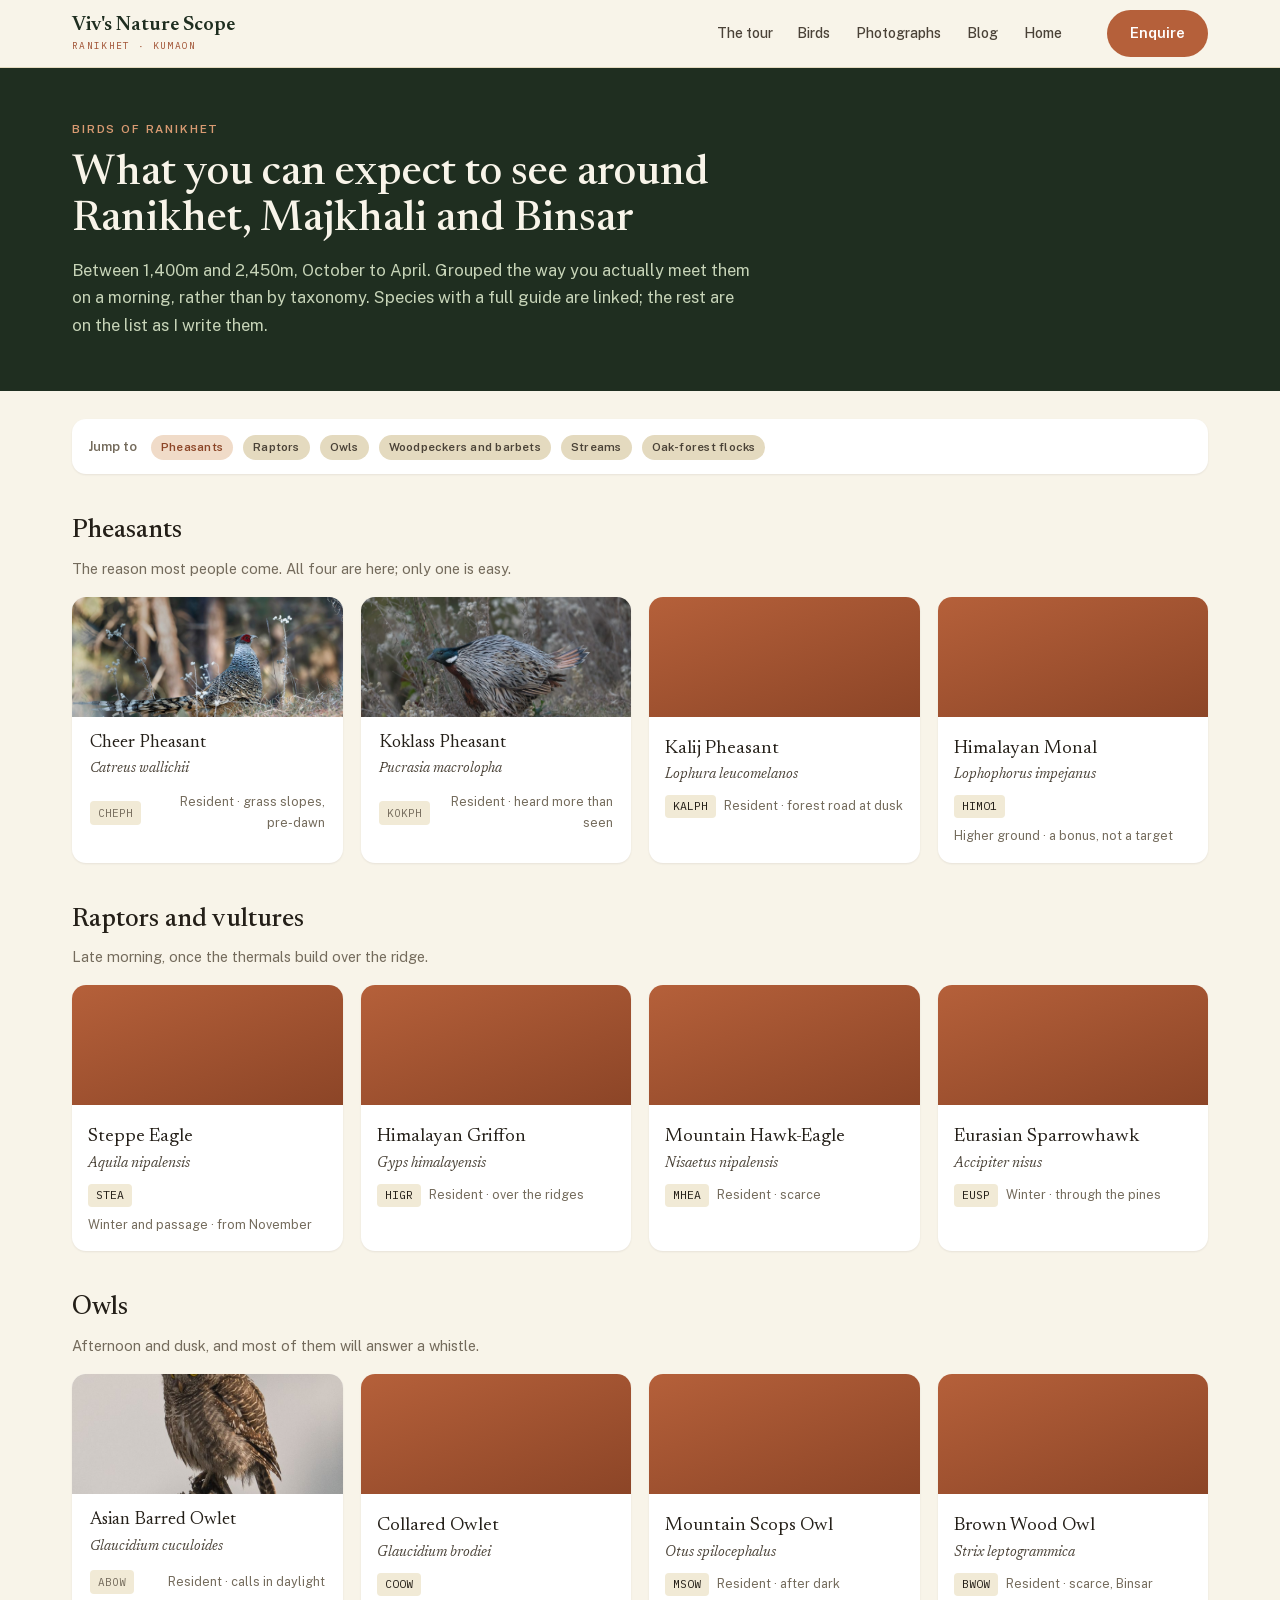
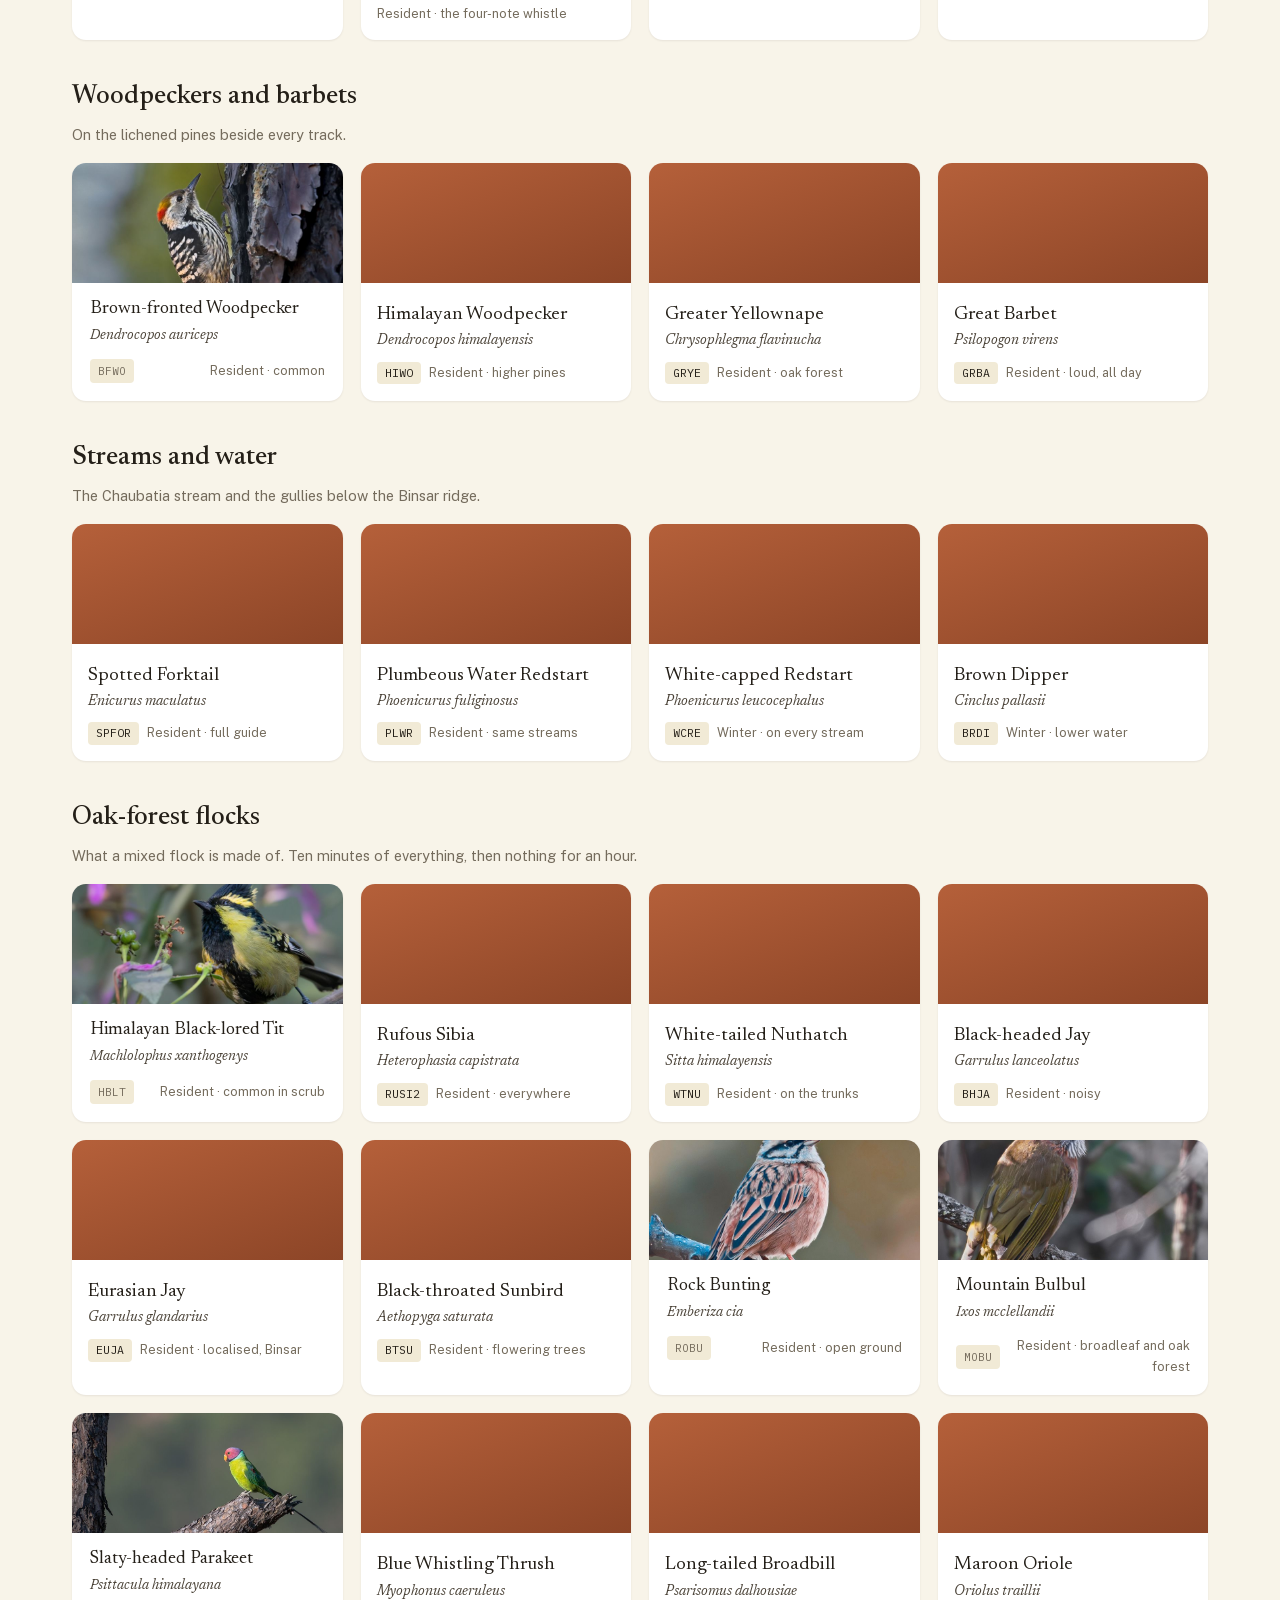
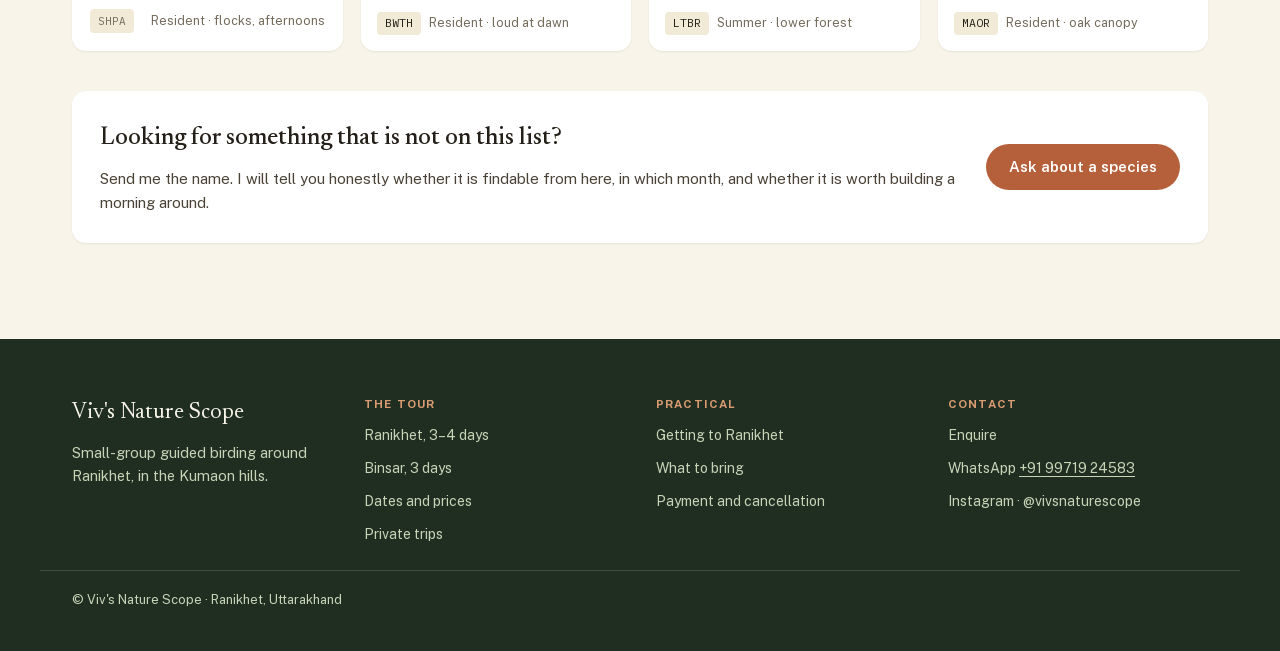
==== commit 593f096a: "Add the blog and its first post, The Cheer Pheasants of Ranikhet - blog/ index page and blog/cheer-p" ====
--- a/birds/index.html
+++ b/birds/index.html
@@ -15,21 +15,21 @@
 <meta name="twitter:card" content="summary_large_image">
 <meta name="theme-color" content="#1F2E20">
 <link rel="icon" href="../favicon.svg" type="image/svg+xml">
-<link rel="stylesheet" href="../assets/css/site.css">
+<link rel="stylesheet" href="../assets/css/site.css?v=3">
 <script type="application/ld+json">{"@context": "https://schema.org", "@type": "BreadcrumbList", "itemListElement": [{"@type": "ListItem", "position": 1, "name": "Home", "item": "https://ranikhetbirdwatching.com/"}, {"@type": "ListItem", "position": 2, "name": "Birds", "item": "https://ranikhetbirdwatching.com/birds/"}]}</script>
 </head>
 <body>
 <div><div style="min-height: 100vh; background: var(--surface-page); color: var(--text-primary);"><div style="position: sticky; top: 0px; z-index: 40; background: rgba(248, 244, 233, 0.94); backdrop-filter: blur(8px); border-bottom: 1px solid var(--border-subtle);">
-<div style="max-width: 1200px; margin: 0px auto; padding: 10px clamp(16px, 4vw, 32px); display: flex; align-items: center; gap: 6px clamp(10px, 2vw, 24px); flex-wrap: wrap;">
+<div style="max-width: 1200px; margin: 0px auto; padding: 10px clamp(16px, 4vw, 32px); display: flex; align-items: center; gap: 6px clamp(10px, 2vw, 24px); flex-wrap: wrap;" class="site-header-row">
 <a href="../" style="color: var(--forest-900); flex: 0 1 auto; min-width: 0px; margin-right: auto;">
 <div style="font-family: var(--font-display); font-size: clamp(17px, 2vw, 20px); font-weight: 600; line-height: 1.15;">Viv's Nature Scope</div>
 <div style="font-family: var(--font-mono); font-size: 9.5px; letter-spacing: 0.14em; text-transform: uppercase; color: var(--rust-600); margin-top: 1px;">Ranikhet · Kumaon</div>
 </a>
-<div style="flex: 1 1 0px; min-width: 0px; display: flex; align-items: center; justify-content: flex-end; gap: clamp(2px, 1vw, 10px); flex-wrap: nowrap; overflow-x: auto; margin: 0px clamp(4px, 1vw, 14px) 0px 0px;">
+<div style="flex: 1 1 0px; min-width: 0px; display: flex; align-items: center; justify-content: flex-end; gap: clamp(2px, 1vw, 10px); flex-wrap: nowrap; overflow-x: auto; margin: 0px clamp(4px, 1vw, 14px) 0px 0px;" class="site-nav">
 <a href="../tours/ranikhet/" style="font-size: 14px; font-weight: 500; color: var(--text-secondary); padding: 11px 6px; white-space: nowrap;">The tour</a>
 <a href="../birds/" style="font-size: 14px; font-weight: 500; color: var(--text-secondary); padding: 11px 8px; white-space: nowrap;">Birds</a>
-<a href="../photographs/" style="font-size: 14px; font-weight: 500; color: var(--text-secondary); padding: 11px 8px; white-space: nowrap;">Photographs</a>
-<a href="../" style="font-size: 14px; font-weight: 500; color: var(--text-secondary); padding: 11px 8px; white-space: nowrap;">Home</a>
+<a href="../photographs/" style="font-size: 14px; font-weight: 500; color: var(--text-secondary); padding: 11px 8px; white-space: nowrap;">Photographs</a><a href="../blog/" style="font-size: 14px; font-weight: 500; color: var(--text-secondary); padding: 11px 8px; white-space: nowrap;">Blog</a>
+<a href="../" style="font-size: 14px; font-weight: 500; color: var(--text-secondary); padding: 11px 8px; white-space: nowrap;" class="nav-home">Home</a>
 </div>
 <div style="display: contents;"><a class="btn" href="../enquire/" style="background: var(--accent-cta); color: rgb(255, 255, 255); border: 1px solid transparent; padding: 10px 22px; font-size: 15px; font-family: var(--font-body); font-weight: 600; border-radius: var(--radius-pill); cursor: pointer; opacity: 1; display: inline-flex; align-items: center; gap: 8px; text-decoration: none; transition: background var(--duration-base) var(--ease-standard), color var(--duration-base) var(--ease-standard);">Enquire</a></div>
 </div></div><div><div style="background: var(--forest-900); color: var(--text-on-inverse);">
@@ -216,6 +216,6 @@
 </div>
 </div>
 <div style="max-width: 1200px; margin: 0px auto; padding: 18px clamp(20px, 4vw, 32px) 40px; border-top: 1px solid rgba(248, 244, 233, 0.14); font-size: 13px; color: var(--text-on-inverse-muted);">© Viv's Nature Scope · Ranikhet, Uttarakhand</div></div></div></div>
-<script src="../assets/js/site.js" defer></script>
+<script src="../assets/js/site.js?v=3" defer></script>
 </body>
 </html>
--- a/assets/css/site.css
+++ b/assets/css/site.css
@@ -476,3 +476,16 @@
 .pace-option:has(input:checked) > span { background: var(--forest-600) !important; color: #fff !important; border-color: var(--forest-600) !important; }
 .form-status { font-size: 14px; color: var(--text-muted); margin-top: 10px; }
 .visually-hidden { position: absolute; width: 1px; height: 1px; overflow: hidden; clip: rect(0 0 0 0); white-space: nowrap; }
+
+/* ---- phone header: menu on its own full-width row ---- */
+@media (max-width: 640px) {
+  .site-header-row { flex-wrap: wrap !important; row-gap: 2px !important; }
+  .site-nav {
+    order: 3; flex: 1 0 100% !important; justify-content: space-between !important;
+    margin: 0 !important; overflow: visible !important;
+    border-top: 1px solid var(--border-subtle); padding-top: 2px;
+  }
+  .site-nav a { padding: 10px 2px !important; font-size: 15px !important; }
+  .site-nav .nav-home { display: none !important; }
+  .site-header-cta a { padding: 10px 18px !important; font-size: 15px !important; }
+}
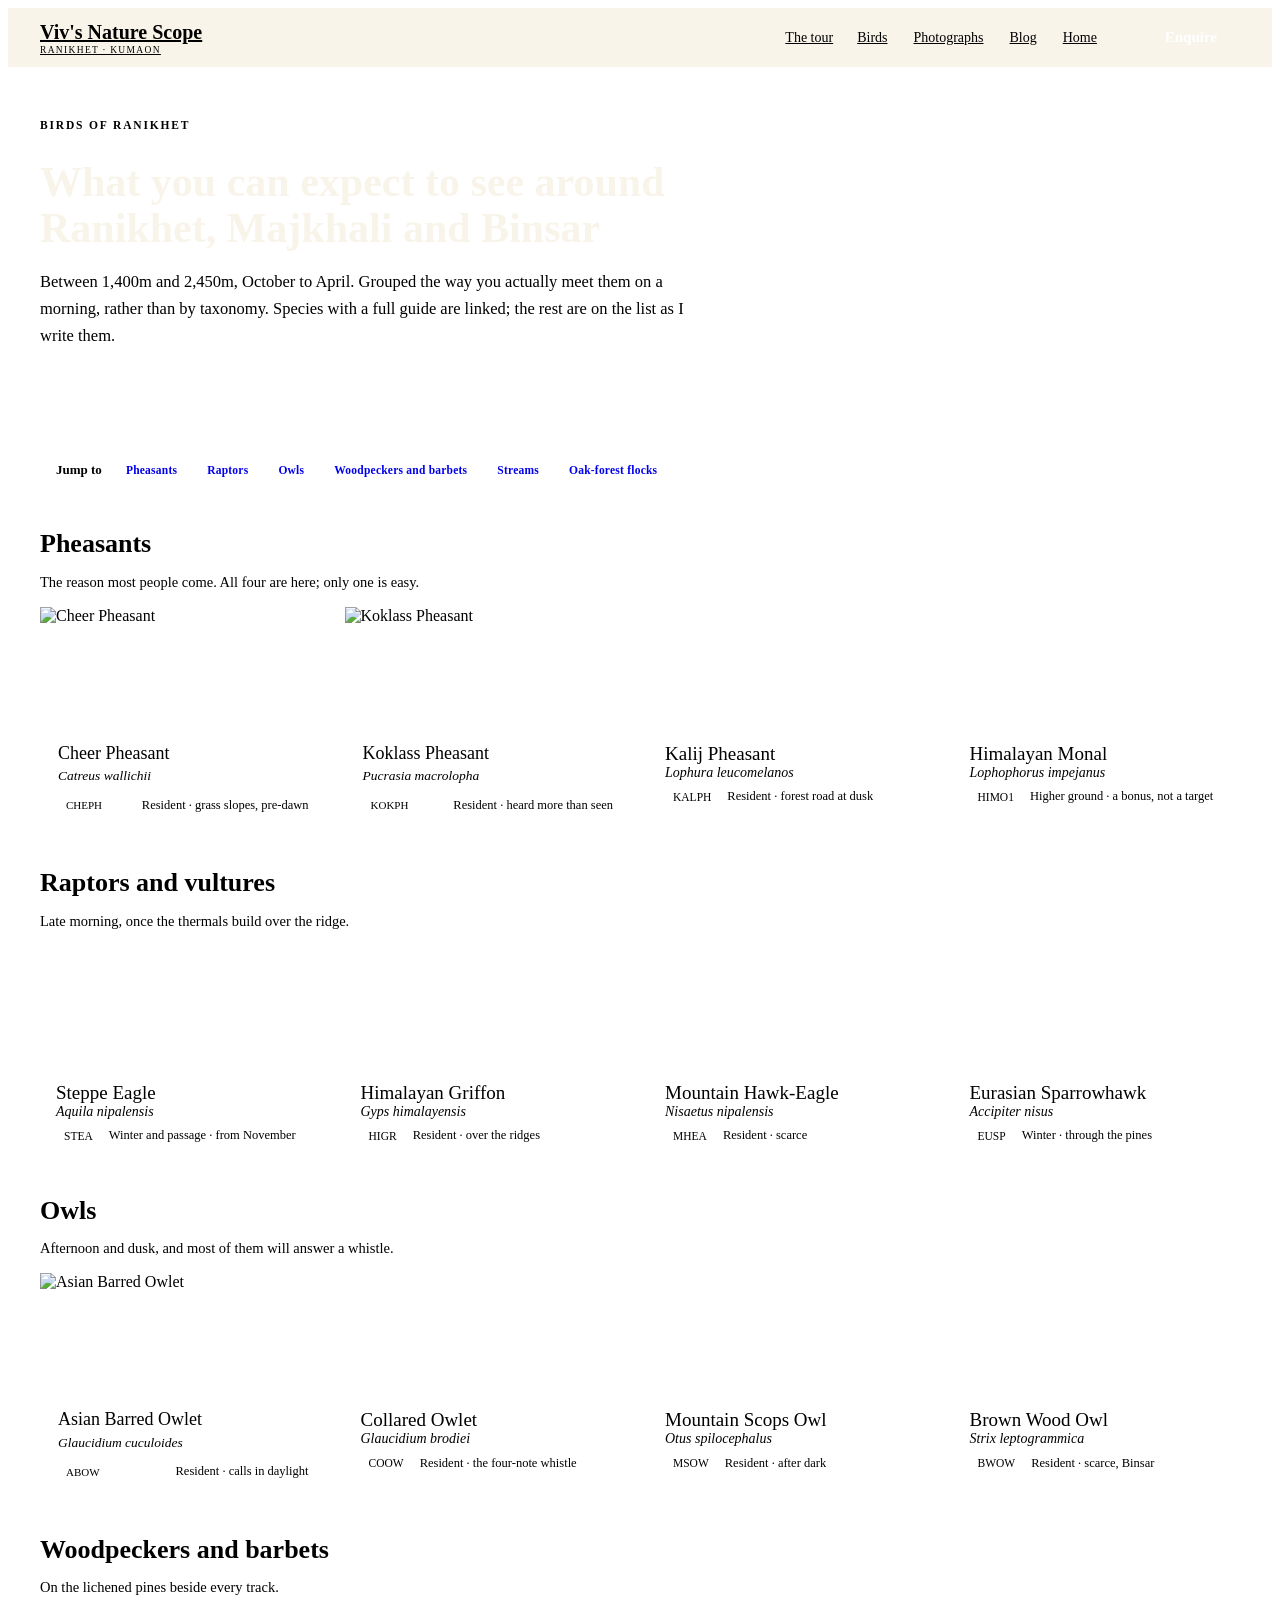
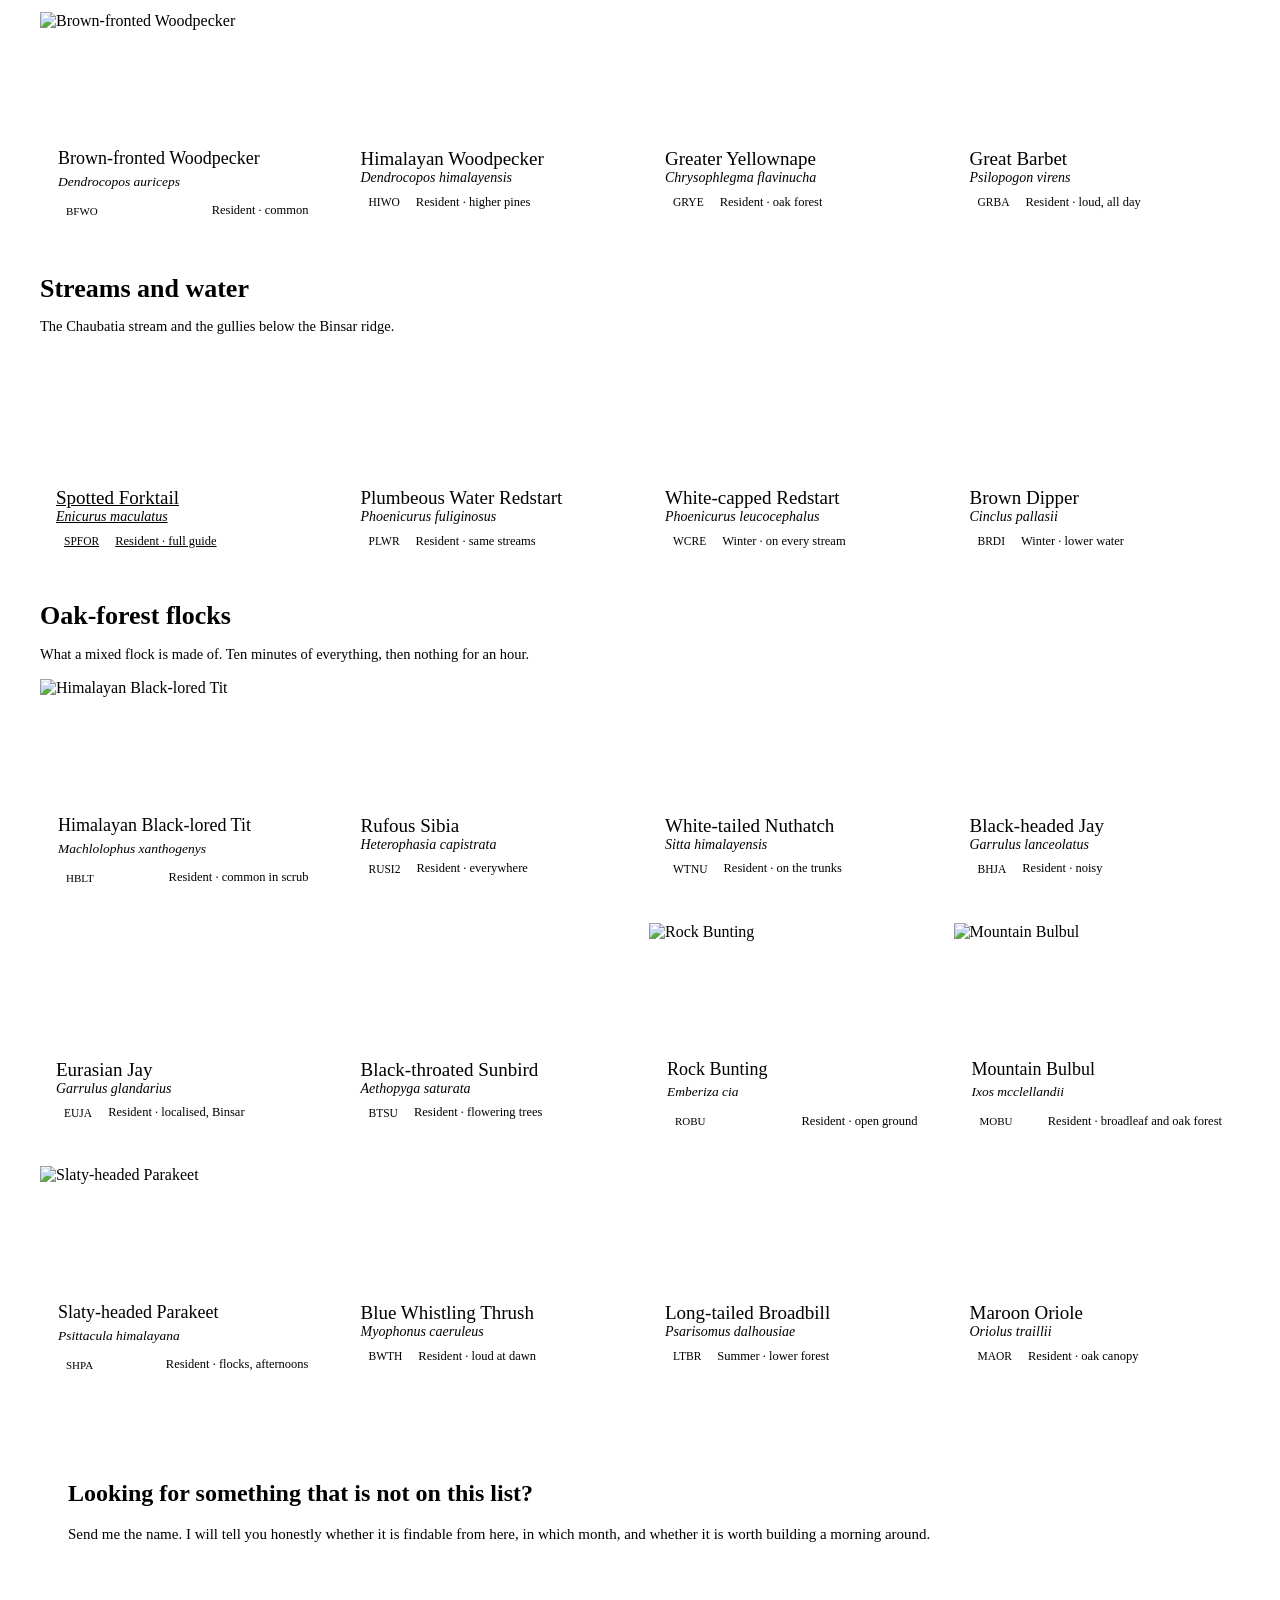
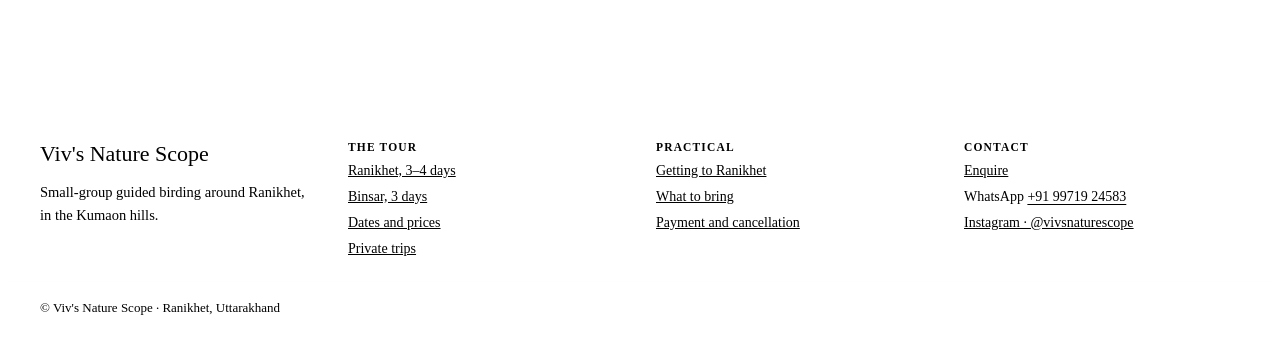
==== commit a6eac584: "Load photos, styles and fonts from jsDelivr for faster pages GitHub Pages took 2-9 seconds per photo" ====
--- a/birds/index.html
+++ b/birds/index.html
@@ -15,7 +15,8 @@
 <meta name="twitter:card" content="summary_large_image">
 <meta name="theme-color" content="#1F2E20">
 <link rel="icon" href="../favicon.svg" type="image/svg+xml">
-<link rel="stylesheet" href="../assets/css/site.css?v=3">
+<link rel="preconnect" href="https://cdn.jsdelivr.net" crossorigin>
+<link rel="stylesheet" href="https://cdn.jsdelivr.net/gh/vivasvatc-sudo/Ranikhet-Birdwatching@c8da27a095ce/assets/css/site.css">
 <script type="application/ld+json">{"@context": "https://schema.org", "@type": "BreadcrumbList", "itemListElement": [{"@type": "ListItem", "position": 1, "name": "Home", "item": "https://ranikhetbirdwatching.com/"}, {"@type": "ListItem", "position": 2, "name": "Birds", "item": "https://ranikhetbirdwatching.com/birds/"}]}</script>
 </head>
 <body>
@@ -51,7 +52,7 @@
 <p style="font-size: 14.5px; color: var(--text-muted); margin-bottom: 16px;">The reason most people come. All four are here; only one is easy.</p>
 <div style="display: grid; grid-template-columns: repeat(auto-fit, minmax(230px, 1fr)); gap: 18px;">
 <div style="display: flex; flex-direction: column; background: var(--surface-card); border-radius: var(--radius-lg); box-shadow: var(--shadow-sm); overflow: hidden; height: 100%;">
-<div style="height: 120px;"><img alt="Cheer Pheasant" decoding="async" height="1007" loading="lazy" src="../img/cheer-pheasant.jpg" style="width: 100%; height: 100%; object-fit: cover; display: block;" width="1400"/></div>
+<div style="height: 120px;"><img srcset="https://cdn.jsdelivr.net/gh/vivasvatc-sudo/Ranikhet-Birdwatching@c8da27a095ce/img/cheer-pheasant-640.webp 640w, https://cdn.jsdelivr.net/gh/vivasvatc-sudo/Ranikhet-Birdwatching@c8da27a095ce/img/cheer-pheasant-1280.webp 1280w, https://cdn.jsdelivr.net/gh/vivasvatc-sudo/Ranikhet-Birdwatching@c8da27a095ce/img/cheer-pheasant.jpg 1400w" sizes="(max-width: 640px) 100vw, 640px" alt="Cheer Pheasant" decoding="async" height="1007" loading="lazy" src="https://cdn.jsdelivr.net/gh/vivasvatc-sudo/Ranikhet-Birdwatching@c8da27a095ce/img/cheer-pheasant.jpg" style="width: 100%; height: 100%; object-fit: cover; display: block;" width="1400"/></div>
 <a href="cheer-pheasant/" style="color:inherit;text-decoration:none;display:block;"><div style="padding: 16px 18px 18px; display: flex; flex-direction: column; gap: 4px; flex: 1 1 0%;">
 <div style="font-family: var(--font-display); font-size: 18px; line-height: 1.2;">Cheer Pheasant</div>
 <div style="font-family: var(--font-display); font-style: italic; font-size: 13.5px; color: var(--text-secondary);">Catreus wallichii</div>
@@ -62,7 +63,7 @@
 </div></a>
 </div>
 <div style="display: flex; flex-direction: column; background: var(--surface-card); border-radius: var(--radius-lg); box-shadow: var(--shadow-sm); overflow: hidden; height: 100%;">
-<div style="height: 120px;"><img alt="Koklass Pheasant" decoding="async" height="799" loading="lazy" src="../img/koklass-pheasant.jpg" style="width: 100%; height: 100%; object-fit: cover; display: block;" width="1200"/></div>
+<div style="height: 120px;"><img srcset="https://cdn.jsdelivr.net/gh/vivasvatc-sudo/Ranikhet-Birdwatching@c8da27a095ce/img/koklass-pheasant-640.webp 640w, https://cdn.jsdelivr.net/gh/vivasvatc-sudo/Ranikhet-Birdwatching@c8da27a095ce/img/koklass-pheasant.jpg 1200w" sizes="(max-width: 640px) 100vw, 640px" alt="Koklass Pheasant" decoding="async" height="799" loading="lazy" src="https://cdn.jsdelivr.net/gh/vivasvatc-sudo/Ranikhet-Birdwatching@c8da27a095ce/img/koklass-pheasant.jpg" style="width: 100%; height: 100%; object-fit: cover; display: block;" width="1200"/></div>
 <div style="padding: 16px 18px 18px; display: flex; flex-direction: column; gap: 4px; flex: 1 1 0%;">
 <div style="font-family: var(--font-display); font-size: 18px; line-height: 1.2;">Koklass Pheasant</div>
 <div style="font-family: var(--font-display); font-style: italic; font-size: 13.5px; color: var(--text-secondary);">Pucrasia macrolopha</div>
@@ -87,7 +88,7 @@
 <p style="font-size: 14.5px; color: var(--text-muted); margin-bottom: 16px;">Afternoon and dusk, and most of them will answer a whistle.</p>
 <div style="display: grid; grid-template-columns: repeat(auto-fit, minmax(230px, 1fr)); gap: 18px;">
 <div style="display: flex; flex-direction: column; background: var(--surface-card); border-radius: var(--radius-lg); box-shadow: var(--shadow-sm); overflow: hidden; height: 100%;">
-<div style="height: 120px;"><img alt="Asian Barred Owlet" decoding="async" height="1489" loading="lazy" src="../img/asian-barred-owlet.jpg" style="width: 100%; height: 100%; object-fit: cover; display: block;" width="800"/></div>
+<div style="height: 120px;"><img srcset="https://cdn.jsdelivr.net/gh/vivasvatc-sudo/Ranikhet-Birdwatching@c8da27a095ce/img/asian-barred-owlet-640.webp 640w, https://cdn.jsdelivr.net/gh/vivasvatc-sudo/Ranikhet-Birdwatching@c8da27a095ce/img/asian-barred-owlet.jpg 800w" sizes="(max-width: 640px) 100vw, 640px" alt="Asian Barred Owlet" decoding="async" height="1489" loading="lazy" src="https://cdn.jsdelivr.net/gh/vivasvatc-sudo/Ranikhet-Birdwatching@c8da27a095ce/img/asian-barred-owlet.jpg" style="width: 100%; height: 100%; object-fit: cover; display: block;" width="800"/></div>
 <div style="padding: 16px 18px 18px; display: flex; flex-direction: column; gap: 4px; flex: 1 1 0%;">
 <div style="font-family: var(--font-display); font-size: 18px; line-height: 1.2;">Asian Barred Owlet</div>
 <div style="font-family: var(--font-display); font-style: italic; font-size: 13.5px; color: var(--text-secondary);">Glaucidium cuculoides</div>
@@ -105,7 +106,7 @@
 <p style="font-size: 14.5px; color: var(--text-muted); margin-bottom: 16px;">On the lichened pines beside every track.</p>
 <div style="display: grid; grid-template-columns: repeat(auto-fit, minmax(230px, 1fr)); gap: 18px;">
 <div style="display: flex; flex-direction: column; background: var(--surface-card); border-radius: var(--radius-lg); box-shadow: var(--shadow-sm); overflow: hidden; height: 100%;">
-<div style="height: 120px;"><img alt="Brown-fronted Woodpecker" decoding="async" height="832" loading="lazy" src="../img/brown-fronted-woodpecker.jpg" style="width: 100%; height: 100%; object-fit: cover; display: block;" width="800"/></div>
+<div style="height: 120px;"><img srcset="https://cdn.jsdelivr.net/gh/vivasvatc-sudo/Ranikhet-Birdwatching@c8da27a095ce/img/brown-fronted-woodpecker-640.webp 640w, https://cdn.jsdelivr.net/gh/vivasvatc-sudo/Ranikhet-Birdwatching@c8da27a095ce/img/brown-fronted-woodpecker.jpg 800w" sizes="(max-width: 640px) 100vw, 640px" alt="Brown-fronted Woodpecker" decoding="async" height="832" loading="lazy" src="https://cdn.jsdelivr.net/gh/vivasvatc-sudo/Ranikhet-Birdwatching@c8da27a095ce/img/brown-fronted-woodpecker.jpg" style="width: 100%; height: 100%; object-fit: cover; display: block;" width="800"/></div>
 <div style="padding: 16px 18px 18px; display: flex; flex-direction: column; gap: 4px; flex: 1 1 0%;">
 <div style="font-family: var(--font-display); font-size: 18px; line-height: 1.2;">Brown-fronted Woodpecker</div>
 <div style="font-family: var(--font-display); font-style: italic; font-size: 13.5px; color: var(--text-secondary);">Dendrocopos auriceps</div>
@@ -131,7 +132,7 @@
 <p style="font-size: 14.5px; color: var(--text-muted); margin-bottom: 16px;">What a mixed flock is made of. Ten minutes of everything, then nothing for an hour.</p>
 <div style="display: grid; grid-template-columns: repeat(auto-fit, minmax(230px, 1fr)); gap: 18px;">
 <div style="display: flex; flex-direction: column; background: var(--surface-card); border-radius: var(--radius-lg); box-shadow: var(--shadow-sm); overflow: hidden; height: 100%;">
-<div style="height: 120px;"><img alt="Himalayan Black-lored Tit" decoding="async" height="1007" loading="lazy" src="../img/himalayan-black-lored-tit.jpg" style="width: 100%; height: 100%; object-fit: cover; display: block;" width="800"/></div>
+<div style="height: 120px;"><img srcset="https://cdn.jsdelivr.net/gh/vivasvatc-sudo/Ranikhet-Birdwatching@c8da27a095ce/img/himalayan-black-lored-tit-640.webp 640w, https://cdn.jsdelivr.net/gh/vivasvatc-sudo/Ranikhet-Birdwatching@c8da27a095ce/img/himalayan-black-lored-tit.jpg 800w" sizes="(max-width: 640px) 100vw, 640px" alt="Himalayan Black-lored Tit" decoding="async" height="1007" loading="lazy" src="https://cdn.jsdelivr.net/gh/vivasvatc-sudo/Ranikhet-Birdwatching@c8da27a095ce/img/himalayan-black-lored-tit.jpg" style="width: 100%; height: 100%; object-fit: cover; display: block;" width="800"/></div>
 <div style="padding: 16px 18px 18px; display: flex; flex-direction: column; gap: 4px; flex: 1 1 0%;">
 <div style="font-family: var(--font-display); font-size: 18px; line-height: 1.2;">Himalayan Black-lored Tit</div>
 <div style="font-family: var(--font-display); font-style: italic; font-size: 13.5px; color: var(--text-secondary);">Machlolophus xanthogenys</div>
@@ -147,7 +148,7 @@
 <div style="display: contents;"><div style="background: var(--surface-card); border-radius: var(--radius-lg); box-shadow: var(--shadow-sm); overflow: hidden; font-family: var(--font-body);"><div style="height: 120px; background: linear-gradient(160deg,var(--rust-500),var(--rust-700));"></div><div style="padding: 16px;"><div style="font-family: var(--font-display); font-size: 19px; font-style: normal; color: var(--text-primary);">Eurasian Jay</div><div style="font-family: var(--font-display); font-size: 14px; font-style: italic; color: var(--text-secondary); margin-bottom: 8px;">Garrulus glandarius</div><div style="display: flex; gap: 8px; align-items: center; flex-wrap: wrap;"><span style="font-family: var(--font-mono); font-size: 11.5px; background: var(--surface-card-alt); padding: 2px 8px; border-radius: var(--radius-sm);">EUJA</span><span style="font-size: 12.5px; color: var(--text-muted);">Resident · localised, Binsar</span></div></div></div></div>
 <div style="display: contents;"><div style="background: var(--surface-card); border-radius: var(--radius-lg); box-shadow: var(--shadow-sm); overflow: hidden; font-family: var(--font-body);"><div style="height: 120px; background: linear-gradient(160deg,var(--rust-500),var(--rust-700));"></div><div style="padding: 16px;"><div style="font-family: var(--font-display); font-size: 19px; font-style: normal; color: var(--text-primary);">Black-throated Sunbird</div><div style="font-family: var(--font-display); font-size: 14px; font-style: italic; color: var(--text-secondary); margin-bottom: 8px;">Aethopyga saturata</div><div style="display: flex; gap: 8px; align-items: center; flex-wrap: wrap;"><span style="font-family: var(--font-mono); font-size: 11.5px; background: var(--surface-card-alt); padding: 2px 8px; border-radius: var(--radius-sm);">BTSU</span><span style="font-size: 12.5px; color: var(--text-muted);">Resident · flowering trees</span></div></div></div></div>
 <div style="display: flex; flex-direction: column; background: var(--surface-card); border-radius: var(--radius-lg); box-shadow: var(--shadow-sm); overflow: hidden; height: 100%;">
-<div style="height: 120px;"><img alt="Rock Bunting" decoding="async" height="1192" loading="lazy" src="../img/rock-bunting.jpg" style="width: 100%; height: 100%; object-fit: cover; object-position: 45% 52%; display: block;" width="800"/></div>
+<div style="height: 120px;"><img srcset="https://cdn.jsdelivr.net/gh/vivasvatc-sudo/Ranikhet-Birdwatching@c8da27a095ce/img/rock-bunting-640.webp 640w, https://cdn.jsdelivr.net/gh/vivasvatc-sudo/Ranikhet-Birdwatching@c8da27a095ce/img/rock-bunting.jpg 800w" sizes="(max-width: 640px) 100vw, 640px" alt="Rock Bunting" decoding="async" height="1192" loading="lazy" src="https://cdn.jsdelivr.net/gh/vivasvatc-sudo/Ranikhet-Birdwatching@c8da27a095ce/img/rock-bunting.jpg" style="width: 100%; height: 100%; object-fit: cover; object-position: 45% 52%; display: block;" width="800"/></div>
 <div style="padding: 16px 18px 18px; display: flex; flex-direction: column; gap: 4px; flex: 1 1 0%;">
 <div style="font-family: var(--font-display); font-size: 18px; line-height: 1.2;">Rock Bunting</div>
 <div style="font-family: var(--font-display); font-style: italic; font-size: 13.5px; color: var(--text-secondary);">Emberiza cia</div>
@@ -158,7 +159,7 @@
 </div>
 </div>
 <div style="display: flex; flex-direction: column; background: var(--surface-card); border-radius: var(--radius-lg); box-shadow: var(--shadow-sm); overflow: hidden; height: 100%;">
-<div style="height: 120px;"><img alt="Mountain Bulbul" decoding="async" height="1071" loading="lazy" src="../img/mountain-bulbul.jpg" style="width: 100%; height: 100%; object-fit: cover; display: block;" width="800"/></div>
+<div style="height: 120px;"><img srcset="https://cdn.jsdelivr.net/gh/vivasvatc-sudo/Ranikhet-Birdwatching@c8da27a095ce/img/mountain-bulbul-640.webp 640w, https://cdn.jsdelivr.net/gh/vivasvatc-sudo/Ranikhet-Birdwatching@c8da27a095ce/img/mountain-bulbul.jpg 800w" sizes="(max-width: 640px) 100vw, 640px" alt="Mountain Bulbul" decoding="async" height="1071" loading="lazy" src="https://cdn.jsdelivr.net/gh/vivasvatc-sudo/Ranikhet-Birdwatching@c8da27a095ce/img/mountain-bulbul.jpg" style="width: 100%; height: 100%; object-fit: cover; display: block;" width="800"/></div>
 <div style="padding: 16px 18px 18px; display: flex; flex-direction: column; gap: 4px; flex: 1 1 0%;">
 <div style="font-family: var(--font-display); font-size: 18px; line-height: 1.2;">Mountain Bulbul</div>
 <div style="font-family: var(--font-display); font-style: italic; font-size: 13.5px; color: var(--text-secondary);">Ixos mcclellandii</div>
@@ -169,7 +170,7 @@
 </div>
 </div>
 <div style="display: flex; flex-direction: column; background: var(--surface-card); border-radius: var(--radius-lg); box-shadow: var(--shadow-sm); overflow: hidden; height: 100%;">
-<div style="height: 120px;"><img alt="Slaty-headed Parakeet" decoding="async" height="871" loading="lazy" src="../img/parakeet.jpg" style="width: 100%; height: 100%; object-fit: cover; display: block;" width="1000"/></div>
+<div style="height: 120px;"><img srcset="https://cdn.jsdelivr.net/gh/vivasvatc-sudo/Ranikhet-Birdwatching@c8da27a095ce/img/parakeet-640.webp 640w, https://cdn.jsdelivr.net/gh/vivasvatc-sudo/Ranikhet-Birdwatching@c8da27a095ce/img/parakeet.jpg 1000w" sizes="(max-width: 640px) 100vw, 640px" alt="Slaty-headed Parakeet" decoding="async" height="871" loading="lazy" src="https://cdn.jsdelivr.net/gh/vivasvatc-sudo/Ranikhet-Birdwatching@c8da27a095ce/img/parakeet.jpg" style="width: 100%; height: 100%; object-fit: cover; display: block;" width="1000"/></div>
 <div style="padding: 16px 18px 18px; display: flex; flex-direction: column; gap: 4px; flex: 1 1 0%;">
 <div style="font-family: var(--font-display); font-size: 18px; line-height: 1.2;">Slaty-headed Parakeet</div>
 <div style="font-family: var(--font-display); font-style: italic; font-size: 13.5px; color: var(--text-secondary);">Psittacula himalayana</div>
@@ -216,6 +217,6 @@
 </div>
 </div>
 <div style="max-width: 1200px; margin: 0px auto; padding: 18px clamp(20px, 4vw, 32px) 40px; border-top: 1px solid rgba(248, 244, 233, 0.14); font-size: 13px; color: var(--text-on-inverse-muted);">© Viv's Nature Scope · Ranikhet, Uttarakhand</div></div></div></div>
-<script src="../assets/js/site.js?v=3" defer></script>
+<script src="https://cdn.jsdelivr.net/gh/vivasvatc-sudo/Ranikhet-Birdwatching@c8da27a095ce/assets/js/site.js" defer></script>
 </body>
 </html>
